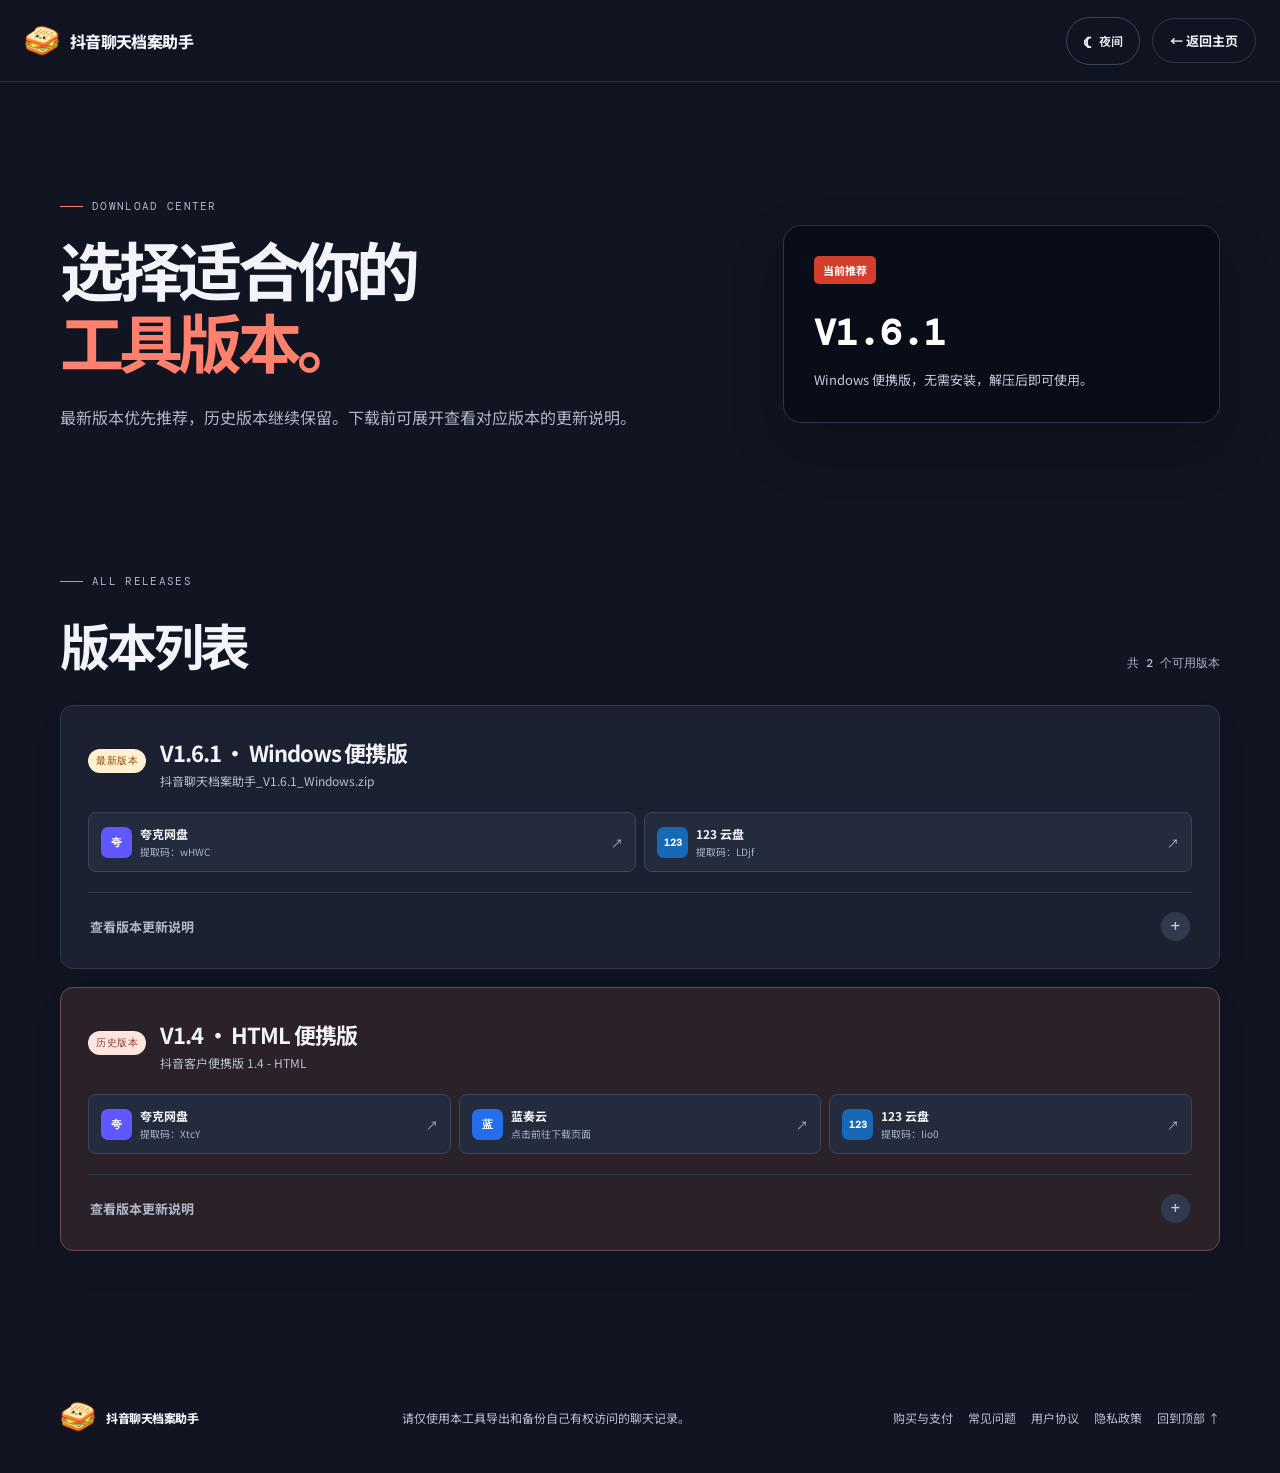
==== download/index.html @ 12040dae "Refine site pages and add legal links" ====
<!doctype html>
<html lang="zh-CN" data-theme="dark">
<head>
  <meta charset="UTF-8" />
  <meta name="viewport" content="width=device-width, initial-scale=1.0" />
  <meta name="description" content="抖音聊天档案助手最新版本与历史版本下载。" />
  <title>版本下载 · 抖音聊天档案助手</title>
  <link rel="icon" type="image/png" href="../images/site-icon.png" />
  <link rel="apple-touch-icon" href="../images/site-icon.png" />
  <link rel="preconnect" href="https://fonts.googleapis.com" />
  <link rel="preconnect" href="https://fonts.gstatic.com" crossorigin />
  <link href="https://fonts.googleapis.com/css2?family=DM+Mono:wght@400;500&family=Noto+Sans+SC:wght@400;500;600;700;800&display=swap" rel="stylesheet" />
  <link rel="stylesheet" href="../style.css" />
  <link rel="stylesheet" href="download.css" />
</head>
<body class="subpage download-page" id="top">
  <header class="site-header subpage-header">
    <a class="brand" href="../" aria-label="返回主页"><img class="brand-logo" src="../images/site-icon.png" alt="" /><span>抖音聊天档案助手</span></a>
    <button class="theme-toggle" type="button" aria-label="切换至白天模式" aria-pressed="true"><span class="theme-icon" aria-hidden="true">☾</span><span class="theme-text">夜间</span></button>
    <a class="subpage-home-link" href="../">← 返回主页</a>
  </header>
  <main>
    <section class="download-hero section-shell">
      <div class="reveal"><p class="eyebrow"><span></span> DOWNLOAD CENTER</p><h1>选择适合你的<br /><em>工具版本。</em></h1><p>最新版本优先推荐，历史版本继续保留。下载前可展开查看对应版本的更新说明。</p></div>
      <aside class="download-tip reveal"><span>当前推荐</span><strong>V1.6.1</strong><p>Windows 便携版，无需安装，解压后即可使用。</p></aside>
    </section>
    <section class="version-center section-shell" aria-labelledby="version-title">
      <div class="version-center-heading reveal"><div><p class="eyebrow"><span></span> ALL RELEASES</p><h2 id="version-title">版本列表</h2></div><p>共 2 个可用版本</p></div>
      <div class="version-list" aria-label="下载版本列表">
        <article class="version-card version-current reveal">
          <div class="version-heading"><span class="version-badge">最新版本</span><div><h3>V1.6.1 · Windows 便携版</h3><p>抖音聊天档案助手_V1.6.1_Windows.zip</p></div></div>
          <div class="download-links">
            <a href="https://pan.quark.cn/s/77ec1365f3c1" target="_blank" rel="noopener noreferrer"><span class="drive-icon quark-icon">夸</span><span><b>夸克网盘</b><small>提取码：wHWC</small></span><i>↗</i></a>
            <a href="https://1838837775.share.123pan.cn/123pan/ZuNGTd-hJW2?pwd=LDjf#" target="_blank" rel="noopener noreferrer"><span class="drive-icon pan123-icon">123</span><span><b>123 云盘</b><small>提取码：LDjf</small></span><i>↗</i></a>
          </div>
          <details class="release-notes"><summary><span>查看版本更新说明</span><i aria-hidden="true">+</i></summary><div><ul><li>升级聊天记录采集与本地归档流程。</li><li>优化聊天查看、搜索和媒体补全体验。</li><li>完成 55 项后端与 22 项前端回归测试。</li></ul></div></details>
        </article>
        <article class="version-card version-archive reveal">
          <div class="version-heading"><span class="version-badge archive-badge">历史版本</span><div><h3>V1.4 · HTML 便携版</h3><p>抖音客户便携版 1.4 - HTML</p></div></div>
          <div class="download-links">
            <a href="https://pan.quark.cn/s/0d538628d26a?pwd=XtcY" target="_blank" rel="noopener noreferrer"><span class="drive-icon quark-icon">夸</span><span><b>夸克网盘</b><small>提取码：XtcY</small></span><i>↗</i></a>
            <a href="https://wwbmj.lanzouu.com/iQRvb432u0qb" target="_blank" rel="noopener noreferrer"><span class="drive-icon lanzou-icon">蓝</span><span><b>蓝奏云</b><small>点击前往下载页面</small></span><i>↗</i></a>
            <a href="https://1838837775.share.123pan.cn/123pan/ZuNGTd-Gffn?pwd=Iio0" target="_blank" rel="noopener noreferrer"><span class="drive-icon pan123-icon">123</span><span><b>123 云盘</b><small>提取码：Iio0</small></span><i>↗</i></a>
          </div>
          <details class="release-notes"><summary><span>查看版本更新说明</span><i aria-hidden="true">+</i></summary><div><ul><li>提供 HTML 便携版的基础采集与导出能力。</li><li>保留此版本，便于旧环境兼容或回退使用。</li><li>建议新用户优先下载最新版本。</li></ul></div></details>
        </article>
      </div>
    </section>
  </main>
  <footer class="site-footer section-shell"><a class="brand" href="../"><img class="brand-logo" src="../images/site-icon.png" alt="" /><span>抖音聊天档案助手</span></a><p>请仅使用本工具导出和备份自己有权访问的聊天记录。</p><div class="footer-actions"><a href="../payment/">购买与支付</a><a href="../faq/">常见问题</a><a href="../用户协议.html">用户协议</a><a href="../隐私政策.html">隐私政策</a><a href="#top">回到顶部 ↑</a></div></footer>
  <script src="../script.js"></script>
</body>
</html>
---- style.css ----
:root { --ink:#1b2030; --muted:#667085; --paper:#f8f7f4; --line:#e4e5e9; --coral:#ff6149; --blue:#2558e8; --navy:#16213c; --lime:#d8f776; }
* { box-sizing:border-box; }
html { scroll-behavior:smooth; }
body { margin:0; padding-top:82px; background:var(--paper); color:var(--ink); font-family:"Noto Sans SC",sans-serif; }
a { color:inherit; text-decoration:none; }
.section-shell { width:min(1160px, calc(100% - 48px)); margin:0 auto; }
.site-header { position:fixed; z-index:100; inset:0 0 auto; height:82px; width:100%; padding:0 max(24px, calc((100vw - 1240px)/2)); display:flex; align-items:center; justify-content:space-between; background:#f8f7f4e8; border-bottom:1px solid #e4e5e999; backdrop-filter:blur(15px); }
.brand { display:inline-flex; gap:10px; align-items:center; font-weight:800; letter-spacing:-.04em; }
.brand-mark { background:var(--coral); width:29px; height:29px; display:grid; place-items:center; border-radius:50% 50% 50% 7px; color:#fff; font-family:"DM Mono",monospace; font-size:14px; }
.brand-logo { width:36px; height:36px; object-fit:contain; }
.theme-toggle { margin-left:auto; margin-right:18px; display:inline-flex; align-items:center; gap:7px; padding:8px 11px; border:1px solid var(--line); border-radius:999px; background:transparent; color:var(--ink); font:600 12px "Noto Sans SC",sans-serif; cursor:pointer; transition:background .2s,color .2s,border-color .2s; }.theme-toggle:hover { background:#ffffff14; }.theme-icon { font-size:17px; line-height:1; }
.site-nav { display:flex; align-items:center; gap:30px; font-size:14px; font-weight:600; }
.site-nav a:not(.nav-download) { color:#535969; }
.nav-download { background:var(--ink); color:#fff; border-radius:999px; padding:11px 17px; }
.menu-button { display:none; border:0; background:transparent; width:40px; padding:8px; }
.menu-button span { display:block; height:2px; background:var(--ink); margin:5px 0; }
.hero { display:grid; grid-template-columns:1fr .96fr; gap:64px; align-items:center; padding:88px 0 105px; min-height:650px; }
.eyebrow { display:flex; gap:9px; align-items:center; margin:0 0 20px; color:#73798b; font-family:"DM Mono",monospace; font-size:11px; letter-spacing:.12em; }
.eyebrow span { display:block; width:23px; height:1px; background:var(--coral); }
h1,h2,h3,p { margin-top:0; }
h1 { font-size:clamp(43px,5vw,70px); letter-spacing:-.075em; line-height:1.12; margin-bottom:26px; }
h1 em { color:var(--coral); font-style:normal; }
.hero-text { color:var(--muted); max-width:450px; font-size:16px; line-height:1.9; }
.hero-actions { display:flex; gap:13px; margin-top:30px; }
.button { display:inline-flex; align-items:center; gap:18px; padding:14px 18px; border-radius:7px; font-size:14px; font-weight:700; transition:transform .2s, box-shadow .2s; }
.button:hover { transform:translateY(-2px); }
.button-primary { color:#fff; background:var(--coral); box-shadow:0 10px 20px #ff614944; }
.button-quiet { border:1px solid var(--line); color:var(--ink); }
.notice { margin:20px 0 0; color:#8b91a0; font-size:12px; }
.hero-art { height:422px; position:relative; overflow:visible; }
.art-grid { position:absolute; inset:18px 0 0 22px; border-radius:22px; background:linear-gradient(90deg, transparent 49%,#d9deed 50%,transparent 51%) 0 0/40px 40px,linear-gradient(0deg, transparent 49%,#d9deed 50%,transparent 51%) 0 0/40px 40px,#edf0fa; transform:rotate(-3deg); }
.dashboard-preview { position:absolute; right:20px; top:56px; width:78%; height:278px; border:8px solid white; border-radius:15px; background:#f7f8fd; display:flex; overflow:hidden; box-shadow:0 24px 55px #243b7a3a; transform:rotate(3deg); }
.preview-sidebar { width:54px; background:#212a43; padding:27px 17px; display:flex; gap:19px; flex-direction:column; }
.preview-sidebar span { display:block; width:18px; height:18px; background:#65708b; border-radius:5px; }.preview-sidebar span:first-child { background:var(--coral); }
.preview-main { padding:24px 22px; flex:1; }.preview-head { display:flex; justify-content:space-between; border-bottom:1px solid #e4e8f3; padding-bottom:17px; font-size:12px; }.preview-head span { color:#9298a8; font-size:10px; }
.message-row { width:max-content; max-width:80%; margin:14px 0; padding:9px 11px; font-size:10px; border-radius:8px; background:#fff; box-shadow:0 2px 8px #25335b0c; }.message-row.outgoing { margin-left:auto; background:#dcf5aa; }.message-row.short { color:#8a909f; }
.chat-card { position:absolute; z-index:3; display:flex; align-items:center; gap:9px; padding:11px 12px; background:#fff; border-radius:11px; box-shadow:0 14px 28px #1f2e5f23; font-size:10px; }.chat-card b { display:block; font-size:11px; }.chat-card small { display:block; margin-top:2px; color:#8d93a1; }.chat-card i { font-style:normal; margin-left:7px; color:var(--coral); }.avatar { width:28px; height:28px; border-radius:50%; }.avatar-pink { background:linear-gradient(135deg,#f4b0b9,#e36077); }.avatar-blue { background:linear-gradient(135deg,#a5e0f2,#4c7cd7); }.card-one { top:20px; right:0; }.card-two { bottom:25px; left:15px; }
.trust-strip { background:var(--navy); color:#fff; min-height:130px; display:grid; grid-template-columns:repeat(4,1fr); gap:25px; align-items:center; padding:26px max(24px, calc((100vw - 1160px)/2)); }.trust-strip div { border-left:1px solid #ffffff2e; padding-left:19px; }.trust-strip b,.trust-strip span { display:block; }.trust-strip b { font-size:22px; letter-spacing:-.05em; }.trust-strip span { color:#bac2d4; margin-top:6px; font-size:12px; }
.feature-section { display:grid; grid-template-columns:.76fr 1.24fr; gap:70px; padding:130px 0; }.section-heading h2,.workflow-intro h2,.download-wrap h2 { font-size:clamp(34px,4vw,53px); letter-spacing:-.07em; line-height:1.15; margin-bottom:21px; }.section-heading>p:last-child { color:var(--muted); font-size:15px; line-height:1.8; max-width:280px; }.feature-grid { display:grid; grid-template-columns:1fr 1fr; gap:14px; }.feature-card { min-height:255px; padding:25px; background:#fff; border:1px solid #eaebef; border-radius:13px; position:relative; overflow:hidden; }.feature-card h3 { font-size:19px; letter-spacing:-.05em; margin:35px 0 10px; }.feature-card p:not(.feature-number) { color:var(--muted); font-size:13px; line-height:1.75; }.feature-large { background:#fff1ec; }.feature-wide { grid-column:span 2; min-height:180px; display:flex; justify-content:space-between; align-items:center; background:#edf2ff; }.feature-wide h3 { margin:16px 0 8px; }.feature-number { font:11px "DM Mono",monospace; color:#9298a5; letter-spacing:.1em; }.feature-icon { width:42px; height:42px; display:grid; place-items:center; border-radius:10px; font-size:23px; }.icon-message { background:#ffd0c6; color:#d44633; }.icon-media { background:#dff6cb; color:#568a3e; }.icon-search { background:#d6e2ff; color:#2857c2; }.mini-bars { display:flex; align-items:end; gap:5px; position:absolute; right:25px; bottom:0; height:76px; }.mini-bars span { width:10px; background:var(--coral); border-radius:4px 4px 0 0; opacity:.7; }.mini-bars span:nth-child(1){height:26px}.mini-bars span:nth-child(2){height:44px}.mini-bars span:nth-child(3){height:34px}.mini-bars span:nth-child(4){height:65px}.mini-bars span:nth-child(5){height:52px}.export-tags { display:flex; flex-wrap:wrap; max-width:210px; gap:8px; }.export-tags span { background:#fff; border:1px solid #dce4ff; color:#4264aa; font:11px "DM Mono",monospace; padding:9px 10px; border-radius:6px; }
.workflow-section { background:#e6f0dc; padding:105px 0; }.workflow-section>.section-shell { display:grid; grid-template-columns:.8fr 1.2fr; gap:80px; }.steps { list-style:none; padding:0; margin:0; }.steps li { display:grid; grid-template-columns:65px 1fr; padding:22px 0; border-top:1px solid #b9ccb0; }.steps li:last-child { border-bottom:1px solid #b9ccb0; }.steps span { font:14px "DM Mono",monospace; color:#637663; }.steps h3 { font-size:18px; margin:0 0 6px; letter-spacing:-.04em; }.steps p { color:#58705c; font-size:13px; margin:0; }
.screen-section { padding:125px 0; }.section-heading.compact { display:flex; align-items:baseline; justify-content:space-between; }.screen-grid { display:grid; grid-template-columns:1fr 1fr; gap:22px; }.screen-card { margin:24px 0 0; border:1px solid var(--line); border-radius:13px; overflow:hidden; background:#fff; }.screen-card img { display:block; width:100%; aspect-ratio:1.68; object-fit:cover; object-position:top; }.screen-card figcaption { padding:17px 18px; display:flex; justify-content:space-between; align-items:baseline; }.screen-card figcaption span { font-weight:700; }.screen-card figcaption small { font-size:12px; color:#818796; }
.download-section { background:var(--coral); color:#fff; padding:78px 0; }.download-wrap { display:grid; grid-template-columns:.8fr 1.2fr; align-items:start; gap:60px; }.light { color:#ffe7df; }.light span { background:#fff; }.download-wrap h2 { margin-bottom:13px; }.download-intro>p:last-child { color:#ffe7df; font-size:14px; line-height:1.8; margin:0; }.version-list { display:grid; gap:13px; }.version-card { border-radius:13px; background:#fff; color:var(--ink); padding:20px; box-shadow:0 13px 25px #8f251a2d; }.version-heading { display:flex; gap:14px; align-items:flex-start; }.version-card h3 { margin:3px 0 4px; font-size:19px; letter-spacing:-.05em; }.version-card p { margin:0; color:#747c8a; font-size:12px; }.version-badge { display:inline-block; flex:none; border-radius:999px; padding:5px 8px; background:#fff0d2; color:#b26500; font:10px "DM Mono",monospace; letter-spacing:.05em; }.download-links { display:grid; grid-template-columns:repeat(3,1fr); gap:8px; margin-top:18px; }.version-current .download-links { grid-template-columns:repeat(2,1fr); }.download-links a { display:grid; grid-template-columns:32px 1fr 12px; align-items:center; gap:7px; min-width:0; padding:10px 8px; border:1px solid #e7e8ed; border-radius:8px; transition:border-color .2s,transform .2s; }.download-links a:hover { border-color:#ff907d; transform:translateY(-2px); }.download-links img,.drive-icon { width:31px; height:31px; border-radius:7px; object-fit:cover; object-position:left; }.drive-icon { display:grid; place-items:center; color:#fff; font:700 11px "DM Mono",monospace; }.lanzou-icon { background:#246ee9; }.pan123-icon { background:#2c9ceb; font-size:10px; }.download-links b,.download-links small { display:block; white-space:nowrap; overflow:hidden; text-overflow:ellipsis; }.download-links b { font-size:12px; }.download-links small { color:#858c99; font-size:10px; margin-top:2px; }.download-links i { font-style:normal; color:#8b91a0; font-size:12px; }.version-archive { background:#fff6f3; border:1px dashed #ffb6a8; box-shadow:none; }.archive-badge { background:#ffe5df; color:#b05341; }
.site-footer { min-height:112px; display:flex; align-items:center; justify-content:space-between; gap:20px; color:#777e8d; font-size:12px; }.site-footer>.brand { color:var(--ink); }.site-footer>a:last-child { color:#53596a; }
.footer-contact { text-align:center; }.footer-contact p { margin:0 0 7px; }.footer-contact address { font-style:normal; color:#838a99; }.footer-contact address b { color:var(--ink); }.footer-contact address a { color:var(--coral); }
.reveal { opacity:0; transform:translateY(18px); transition:opacity .6s ease,transform .6s ease; }.reveal.visible { opacity:1; transform:none; }

/* Four equally weighted cards keep the capability section as a clean 2 × 2 grid. */
.feature-wide { grid-column:auto; min-height:255px; flex-direction:column; justify-content:space-between; align-items:flex-start; }

/* Contrast-safe pricing and responsive navigation. */
.price-card.featured { background:#fff8f5; border-color:#f2b6aa; }.price-card.featured .price-label { color:#a64c3e; }.price-card.featured strong { color:#b73f2f; }.price-card.featured p { color:#855d57; }
html[data-theme="dark"] .price-card.featured { background:#30242b; border-color:#75505a; }.price-card.featured,html[data-theme="dark"] .price-card.featured { box-shadow:none; }
html[data-theme="dark"] .price-card.featured .price-label { color:#f0b7ad; } html[data-theme="dark"] .price-card.featured strong { color:#ff8d79; } html[data-theme="dark"] .price-card.featured p { color:#d9bbb6; }
.site-header .brand { flex:0 0 auto; min-width:0; }.site-nav { flex:0 1 auto; white-space:nowrap; }.site-nav a { position:relative; transition:color .2s,background .2s; }.site-nav a:not(.nav-download).active { color:var(--coral); }.site-nav a:not(.nav-download)::after { content:""; position:absolute; left:50%; bottom:-10px; width:4px; height:4px; border-radius:50%; background:var(--coral); transform:translateX(-50%) scale(0); transition:transform .2s; }.site-nav a:not(.nav-download).active::after { transform:translateX(-50%) scale(1); }.site-nav .nav-download.active { background:var(--coral); color:#fff; box-shadow:0 7px 15px #ff61494a; }
html[data-theme="dark"] .site-nav a:not(.nav-download).active { color:#ff9988; } html[data-theme="dark"] .site-nav .nav-download.active { background:var(--coral); color:#fff; }
@media (min-width:801px) and (max-width:1150px) { .site-header { padding:0 20px; }.site-header .brand>span:last-child { display:none; }.theme-toggle { margin-right:11px; }.site-nav { gap:16px; font-size:13px; }.nav-download { padding:10px 14px; } }

/* Purchase layout and theme refinements. */
.site-nav { gap:24px; }.pricing-panel { display:grid; gap:14px; }.pricing-panel>.go-pay { margin-top:0; max-width:100%; background:var(--coral); box-shadow:0 10px 22px #ff614940; text-align:center; }.price-card { min-height:210px; }.download-links a { background:#fff; }.payment-grid figcaption { color:#1b2030; }
html[data-theme="dark"] .site-nav { background:#171d2b; border-color:#344057; box-shadow:0 18px 40px #05081166; }
html[data-theme="dark"] .download-links a { background:#232b3d; border-color:#3a465f; color:#f2f4fa; }
html[data-theme="dark"] .download-links small { color:#abb4c5; }
html[data-theme="dark"] .export-tags span { background:#202a42; border-color:#415071; color:#c7d7ff; }
html[data-theme="dark"] .screen-card figcaption { background:#1b2130; }
html[data-theme="dark"] .site-footer>.brand,html[data-theme="dark"] .footer-contact address b { color:#f2f4fa; }
html[data-theme="dark"] .payment-grid figcaption { color:#1b2030; }
html[data-theme="dark"] .payment-note { color:#aeb6c7; }

.pricing-section { display:grid; grid-template-columns:.78fr 1.22fr; gap:68px; padding:118px 0; align-items:center; }
.pricing-intro h2 { margin:0 0 18px; font-size:clamp(34px,4vw,53px); letter-spacing:-.07em; line-height:1.15; }.pricing-intro>p:last-child { max-width:340px; color:var(--muted); font-size:14px; line-height:1.85; }
.pricing-cards { display:grid; grid-template-columns:1fr 1fr; gap:14px; }.price-card { min-height:250px; padding:27px; display:flex; flex-direction:column; align-items:flex-start; border:1px solid var(--line); border-radius:14px; background:#fff; }.price-card.featured { border-color:#ffad9e; background:#fff1ec; }.price-label { color:#747b8c; font-size:13px; }.price-card strong { margin:18px 0 7px; color:var(--ink); font:700 46px "DM Mono",monospace; letter-spacing:-.08em; }.price-card p { margin:0; color:var(--muted); font-size:12px; }.go-pay { margin-top:auto; width:100%; border:0; border-radius:8px; padding:12px; background:var(--ink); color:#fff; font:700 14px "Noto Sans SC",sans-serif; cursor:pointer; transition:transform .2s,opacity .2s; }.featured .go-pay { background:var(--coral); }.go-pay:hover { transform:translateY(-2px); opacity:.92; }

.purchase-dialog { width:min(760px, calc(100% - 32px)); padding:28px; border:1px solid #e4e5e9; border-radius:18px; background:#f8f7f4; color:var(--ink); box-shadow:0 28px 100px #070b17a6; }.purchase-dialog::backdrop { background:#070b17b8; backdrop-filter:blur(5px); }.purchase-dialog-header { display:flex; justify-content:space-between; align-items:flex-start; }.purchase-dialog h2 { margin:0; font-size:30px; letter-spacing:-.06em; }.purchase-dialog .eyebrow { margin-bottom:8px; }.checkout-summary { display:flex; align-items:center; justify-content:space-between; margin:20px 0 12px; padding:15px 17px; border-radius:10px; background:#fff0eb; }.checkout-plan { color:#ba5a49; font-size:13px; font-weight:700; }.checkout-price { color:var(--coral); font:700 25px "DM Mono",monospace; }.purchase-description { margin:0 0 21px; color:var(--muted); font-size:13px; line-height:1.75; }.payment-steps { display:grid; gap:8px; margin:20px 0 12px; padding:0; list-style:none; counter-reset:payment; color:var(--muted); font-size:12px; line-height:1.7; }.payment-steps li { counter-increment:payment; }.payment-steps li::before { content:counter(payment); display:inline-grid; place-items:center; width:18px; height:18px; margin-right:7px; border-radius:50%; background:#fed8d0; color:#bd5a47; font:10px "DM Mono",monospace; }.payment-note { margin:0; color:#949ba8; font-size:11px; }

html[data-theme="dark"] .price-card { background:#1b2130; border-color:#30394d; }.price-card.featured,html[data-theme="dark"] .price-card.featured { background:#322229; border-color:#754450; }.price-card.featured .go-pay { background:var(--coral); } html[data-theme="dark"] .purchase-dialog { background:#1b2130; border-color:#30394d; } html[data-theme="dark"] .checkout-summary { background:#39252a; } html[data-theme="dark"] .payment-steps li::before { background:#59323a; color:#ffc0b4; }

@media (max-width:800px) { .pricing-section { grid-template-columns:1fr; gap:32px; padding:78px 0; }.pricing-cards { grid-template-columns:1fr; }.price-card { min-height:205px; }.purchase-dialog { padding:20px; } }

/* Final palette overrides must follow the legacy pricing rules above. */
.price-card.featured { background:#fff8f5; border-color:#f2b6aa; }.price-card.featured .price-label { color:#a64c3e; }.price-card.featured strong { color:#b73f2f; }.price-card.featured p { color:#855d57; }
html[data-theme="dark"] .price-card.featured { background:#30242b; border-color:#75505a; }.price-card.featured,html[data-theme="dark"] .price-card.featured { box-shadow:none; } html[data-theme="dark"] .price-card.featured .price-label { color:#f0b7ad; } html[data-theme="dark"] .price-card.featured strong { color:#ff8d79; } html[data-theme="dark"] .price-card.featured p { color:#d9bbb6; }

/* Desktop header: the control and navigation are two matching rounded capsules. */
@media (min-width:801px) {
  .site-header { display:grid; grid-template-columns:auto auto minmax(0, 1fr); gap:12px; }
  .site-header .brand { min-width:36px; }
  .theme-toggle { margin:0; flex:0 0 auto; min-height:48px; padding:0 16px; border-radius:999px; }
  .site-nav { margin-left:auto; padding:6px 10px; gap:22px; border:1px solid var(--line); border-radius:999px; background:#ffffff; box-shadow:0 8px 24px #1720330d; }
  html[data-theme="dark"] .site-nav { background:#171d2b; border-color:#303b52; box-shadow:none; }
}
@media (min-width:801px) and (max-width:1150px) {
  .site-header { gap:10px; }
  .site-nav { gap:13px; padding:6px 8px; }
  .theme-toggle { padding:0 13px; }
}

.footer-actions { display:flex; align-items:center; gap:15px; }
.support-button { border:1px solid #ffb7a9; background:#fff3ef; color:#d55441; border-radius:999px; padding:8px 11px; font:600 12px "Noto Sans SC",sans-serif; cursor:pointer; }
.support-button:hover { background:#ffe2db; }
.support-dialog { width:min(760px, calc(100% - 32px)); padding:28px; border:1px solid #e4e5e9; border-radius:18px; background:#f8f7f4; color:var(--ink); box-shadow:0 28px 100px #070b17a6; }
.support-dialog::backdrop { background:#070b17b8; backdrop-filter:blur(5px); }
.support-dialog-header { display:flex; justify-content:space-between; align-items:flex-start; }
.support-dialog h2 { margin:0; font-size:30px; letter-spacing:-.06em; }
.support-dialog .eyebrow { margin-bottom:8px; }
.dialog-close { border:0; width:36px; height:36px; border-radius:50%; background:#e9e9ec; color:#313747; font-size:25px; line-height:1; cursor:pointer; }
.support-description { margin:13px 0 22px; color:var(--muted); font-size:13px; }
.payment-grid { display:grid; grid-template-columns:1fr 1fr; gap:16px; }
.payment-grid figure { margin:0; overflow:hidden; border:1px solid var(--line); border-radius:12px; background:#fff; }
.payment-grid img { width:100%; display:block; aspect-ratio:.75; object-fit:cover; object-position:top; }
.payment-grid figcaption { padding:12px 14px; }
.payment-grid b,.payment-grid span { display:block; }.payment-grid b { font-size:14px; }.payment-grid span { margin-top:3px; font-size:11px; color:#7c8492; }
html[data-theme="dark"] .support-button { background:#39252a; border-color:#754450; color:#ffb9ad; }
html[data-theme="dark"] .support-dialog { background:#1b2130; border-color:#30394d; }
html[data-theme="dark"] .dialog-close { background:#30394d; color:#f2f4fa; }
html[data-theme="dark"] .payment-grid figure { background:#fff; }

@media (max-width:800px) {
  .footer-actions { width:100%; justify-content:space-between; }
  .support-dialog { padding:20px; }
  .payment-grid { grid-template-columns:1fr; }
}

@media (min-width:801px) {
  html[data-theme="light"] .site-nav .nav-download.active {
    background:#fff0eb;
    color:#bc4d3b;
    box-shadow:inset 0 0 0 1px #ffc2b6;
  }
}

html[data-theme="dark"] { --ink:#f2f4fa; --muted:#aeb6c7; --paper:#111522; --line:#30384b; --navy:#090d17; }
html[data-theme="dark"] .site-header { background:#111522e8; border-color:#283043; }
html[data-theme="dark"] .site-nav a:not(.nav-download),html[data-theme="dark"] .site-footer,html[data-theme="dark"] .site-footer>a:last-child { color:#b9c1d1; }
html[data-theme="dark"] .nav-download { background:#f2f4fa; color:#171b27; }
html[data-theme="dark"] .menu-button span { background:#f2f4fa; }
html[data-theme="dark"] .theme-toggle { color:#f2f4fa; border-color:#3b455a; }
html[data-theme="dark"] .art-grid { background:linear-gradient(90deg, transparent 49%,#475069 50%,transparent 51%) 0 0/40px 40px,linear-gradient(0deg, transparent 49%,#475069 50%,transparent 51%) 0 0/40px 40px,#242c42; }
html[data-theme="dark"] .feature-card,html[data-theme="dark"] .screen-card,html[data-theme="dark"] .version-card { background:#1b2130; border-color:#30394d; }
html[data-theme="dark"] .feature-large { background:#322229; } html[data-theme="dark"] .feature-wide { background:#202b45; }
html[data-theme="dark"] .feature-card p:not(.feature-number),html[data-theme="dark"] .section-heading>p:last-child,html[data-theme="dark"] .screen-card figcaption small { color:#aeb6c7; }
html[data-theme="dark"] .workflow-section { background:#1f332d; } html[data-theme="dark"] .steps li { border-color:#466358; } html[data-theme="dark"] .steps p { color:#adc9ba; } html[data-theme="dark"] .steps span { color:#a9c2ad; }
html[data-theme="dark"] .button-quiet { border-color:#3a4356; } html[data-theme="dark"] .preview-main { background:#e9edf7; color:#1b2030; }
html[data-theme="dark"] .version-archive { background:#2b2229; border-color:#704a51; } html[data-theme="dark"] .archive-note { color:#dfa99d; } html[data-theme="dark"] .footer-contact address { color:#aeb6c7; }
@media (max-width:800px) { body { padding-top:70px; }.section-shell { width:min(100% - 36px, 580px); }.site-header { height:70px; padding:0 18px; }.site-nav { display:none; position:absolute; z-index:10; left:18px; right:18px; top:62px; padding:18px; background:#fff; border:1px solid var(--line); border-radius:10px; flex-direction:column; align-items:stretch; gap:14px; box-shadow:0 18px 40px #15192917; }.site-nav.open { display:flex; }.menu-button { display:block; }.hero { grid-template-columns:1fr; padding:58px 0 65px; gap:38px; min-height:0; }.hero-art { height:315px; }.dashboard-preview { height:215px; right:8px; }.card-one { right:0; }.trust-strip { grid-template-columns:1fr 1fr; padding:28px 24px; gap:26px 12px; }.feature-section,.workflow-section>.section-shell { grid-template-columns:1fr; gap:42px; padding:78px 0; }.feature-grid,.screen-grid { grid-template-columns:1fr; }.feature-wide { grid-column:span 1; }.feature-wide { flex-direction:column; align-items:flex-start; }.workflow-section { padding:0; }.screen-section { padding:78px 0; }.section-heading.compact { display:block; }.download-wrap { grid-template-columns:1fr; gap:30px; }.download-links,.version-current .download-links { grid-template-columns:1fr; }.download-links a { grid-template-columns:34px 1fr 16px; }.site-footer { padding:28px 0; flex-direction:column; align-items:flex-start; }.footer-contact { text-align:left; }.site-footer p { margin:0; line-height:1.7; } }
@media (max-width:430px) { h1 { font-size:42px; }.hero-actions { flex-direction:column; align-items:flex-start; }.feature-card { min-height:230px; }.export-tags { margin-top:12px; }.quark-link { padding:13px; } }

/* Single sliding capsule marks the active navigation item without changing text color. */
@media (min-width:801px) {
  .site-nav { position:relative; isolation:isolate; padding:7px 22px; gap:16px; overflow:hidden; }
  .site-nav a { z-index:1; padding:10px 11px; border-radius:999px; color:#535969; }
  .site-nav a:not(.nav-download), .site-nav a.nav-download { background:transparent; box-shadow:none; }
  .site-nav a:not(.nav-download).active, .site-nav .nav-download.active { color:#1b2030; background:transparent; box-shadow:none; }
  .site-nav a:not(.nav-download)::after { display:none; }
  .nav-indicator { position:absolute; z-index:0; top:7px; bottom:7px; left:0; border-radius:999px; background:#e8ebf1; opacity:0; pointer-events:none; transition:transform .28s ease,width .28s ease,opacity .16s ease; }
  .nav-indicator.ready { opacity:1; }
  html[data-theme="dark"] .site-nav a, html[data-theme="dark"] .site-nav a:not(.nav-download).active, html[data-theme="dark"] .site-nav .nav-download.active { color:#c6cedd; }
  html[data-theme="dark"] .nav-indicator { background:#303a50; }
}
@media (min-width:801px) and (max-width:1150px) {
  .site-nav { padding-left:22px; padding-right:22px; gap:9px; }
  .site-nav a { padding-left:9px; padding-right:9px; }
}

@media (min-width:801px) { .site-nav a { min-height:44px; display:inline-flex; align-items:center; justify-content:center; } }

@media (max-width:800px) {
  .site-nav { left:auto; right:16px; width:140px; max-width:calc(100vw - 32px); min-width:0; padding:16px; }
  .site-nav .nav-indicator { display:none; }
  .site-nav a, .site-nav .nav-download { position:relative; padding:12px 14px; border:0; border-radius:0; background:transparent; color:var(--ink); box-shadow:none; }
  .site-nav a.active, .site-nav .nav-download.active { background:transparent; color:var(--coral); box-shadow:none; }
  .site-nav a.active::after, .site-nav .nav-download.active::after { content:""; position:absolute; left:3px; top:50%; width:6px; height:6px; border-radius:50%; background:var(--coral); transform:translateY(-50%); }
  html[data-theme="dark"] .site-nav a, html[data-theme="dark"] .site-nav .nav-download { background:transparent; color:#c6cedd; }
  html[data-theme="dark"] .site-nav a.active, html[data-theme="dark"] .site-nav .nav-download.active { background:transparent; color:#ff9988; }
}

@media (max-width:800px) {
  .site-nav { display:flex; opacity:0; visibility:hidden; pointer-events:none; transform:translateY(-10px) scale(.9); transform-origin:top right; transition:opacity .2s ease, transform .26s cubic-bezier(.2,.8,.2,1), visibility 0s linear .26s; }
  .site-nav.open { display:flex; opacity:1; visibility:visible; pointer-events:auto; transform:translateY(0) scale(1); transition:opacity .2s ease, transform .3s cubic-bezier(.2,.8,.2,1), visibility 0s; }
  .site-nav a { opacity:0; transform:translateY(-7px); transition:opacity .22s ease, transform .28s cubic-bezier(.2,.8,.2,1); }
  .site-nav.open a { opacity:1; transform:translateY(0); }
  .site-nav.open a:nth-child(1) { transition-delay:.05s; }.site-nav.open a:nth-child(2) { transition-delay:.09s; }.site-nav.open a:nth-child(3) { transition-delay:.13s; }.site-nav.open a:nth-child(4) { transition-delay:.17s; }.site-nav.open a:nth-child(5) { transition-delay:.21s; }.site-nav.open a:nth-child(6) { transition-delay:.25s; }
}

/* Independent FAQ page entry on the main showcase. */
.faq-entry { margin-bottom:118px; padding:38px 42px; display:grid; grid-template-columns:1fr auto; gap:48px; align-items:center; border:1px solid var(--line); border-radius:18px; background:linear-gradient(135deg,#fff 0%,#fff8f5 100%); overflow:hidden; position:relative; }
.faq-entry::after { content:"?"; position:absolute; right:230px; top:50%; transform:translateY(-54%); color:#ff61490b; font:800 190px/1 "DM Mono",monospace; pointer-events:none; }
.faq-entry h2 { margin:0 0 15px; font-size:clamp(30px,3.5vw,46px); line-height:1.16; letter-spacing:-.065em; }
.faq-entry-copy>p:last-child { margin:0; max-width:590px; color:var(--muted); font-size:14px; line-height:1.85; }
.faq-entry-action { min-width:210px; display:flex; flex-direction:column; align-items:center; gap:13px; position:relative; z-index:1; }
.faq-entry-mark { width:64px; height:64px; display:grid; place-items:center; border-radius:20px; background:var(--navy); color:#fff; font:700 29px "DM Mono",monospace; transform:rotate(5deg); }
.faq-entry-action small { color:var(--muted); font-size:11px; }
html[data-theme="dark"] .faq-entry { background:linear-gradient(135deg,#1b2130 0%,#30242b 100%); border-color:#3b4357; }
html[data-theme="dark"] .faq-entry-mark { background:#f2f4fa; color:#171b27; }
@media (max-width:800px) { .faq-entry { margin-bottom:78px; padding:28px 24px; grid-template-columns:1fr; gap:28px; }.faq-entry::after { right:-15px; top:64%; }.faq-entry-action { align-items:flex-start; }.faq-entry-mark { display:none; } }
/* Visual consistency audit 2026-08-24 */
:root { --coral:#d94732; --coral-fill:#d33f2b; }
html[data-theme="dark"] { --coral:#ff806d; --coral-fill:#d33f2b; }
body,.site-header { transition:background-color .24s ease,color .24s ease,border-color .24s ease; }
button,input,summary,a { -webkit-tap-highlight-color:transparent; }
:where(a,button,input,summary):focus-visible { outline:3px solid color-mix(in srgb,var(--coral) 48%,transparent); outline-offset:3px; }
.theme-toggle:hover { background:#0000000a; }
html[data-theme="dark"] .theme-toggle:hover { background:#ffffff0d; }
.eyebrow { color:#626b80; }
html[data-theme="dark"] .eyebrow { color:#aeb6c7; }
.eyebrow.light,.light { color:#fff; }
.notice { color:var(--muted); }
.chat-card { color:#1b2030; }
.chat-card small { color:#667085; }
.chat-card i { color:#c83f2d; }
.version-card p,.download-links small { color:#667085; }
html[data-theme="dark"] .version-card p { color:#b8c1d1; }
html[data-theme="dark"] .price-label { color:#b8c1d1; }
.button-primary,.go-pay,.download-tip>span,.boundary-card>span,.payment-action .safety-label,.faq-contact-links a,.faq-item[open] summary i,.release-notes[open] summary i,html .payment-contact { background:var(--coral-fill); }
html .payment-contact p:last-child { color:#fff; }
html .payment-contact a { color:#1b2030; }
.checkout-summary strong { color:var(--coral); font:700 25px "DM Mono",monospace; white-space:nowrap; }
.site-footer { color:var(--muted); }
.site-footer>p { margin:0; }
.footer-actions { flex-wrap:wrap; justify-content:flex-end; row-gap:9px; }
.subpage-header,.faq-header { grid-template-columns:auto 1fr auto!important; }
.subpage-header .theme-toggle,.faq-header .theme-toggle { justify-self:end; }
.subpage-home-link,.faq-home-link { min-height:44px; display:inline-flex; align-items:center; justify-content:center; }
.release-notes summary { min-height:48px; }
.faq-filters { overscroll-behavior-inline:contain; }
@media (max-width:800px) {
  .subpage-header,.faq-header { display:grid; grid-template-columns:1fr auto auto!important; gap:8px; }
  .subpage-header .brand>span,.faq-header .brand>span { display:none; }
  .subpage-header .theme-toggle,.faq-header .theme-toggle { min-height:42px; margin:0; }
  .subpage-home-link,.faq-home-link { min-height:42px; padding:10px 12px; font-size:12px; }
  .footer-actions { width:100%; justify-content:flex-start; gap:10px 16px; }
  .checkout-summary { align-items:flex-start; flex-direction:column; gap:6px; }
}
@media (max-width:430px) {
  h1 { font-size:clamp(36px,11vw,42px); }
  .section-shell { width:min(100% - 32px,580px); }
}
@media (prefers-reduced-motion:reduce) {
  html { scroll-behavior:auto; }
  *,*::before,*::after { animation-duration:.01ms!important; animation-iteration-count:1!important; transition-duration:.01ms!important; scroll-behavior:auto!important; }
  .reveal { opacity:1; transform:none; }
}
/* Contrast follow-up 2026-08-24 */
html body .pricing-panel>.go-pay,html body .download-tip>span,html body .boundary-card>span,html body .payment-action .safety-label,html body .payment-action .go-pay,html body .faq-contact-links a,html body .faq-item[open] summary i,html body .release-notes[open] summary i,html body .payment-contact { background:var(--coral-fill); }
html[data-theme="dark"] .eyebrow.light { color:#fff; }
.subpage-home-link,.faq-home-link { color:var(--ink); }
.version-badge { color:#884900; }
.archive-badge { color:#8b3b2e; }
.pan123-icon { background:#1768b5; }
.download-links i,.screen-card figcaption small { color:#667085; }
html[data-theme="dark"] .download-links i,html[data-theme="dark"] .screen-card figcaption small { color:#aeb6c7; }
---- download/download.css ----
.subpage-header{grid-template-columns:auto 1fr auto!important}.subpage-header .theme-toggle{justify-self:end}.subpage-home-link{padding:12px 17px;border:1px solid var(--line);border-radius:999px;font-size:13px;font-weight:700;transition:.2s}.subpage-home-link:hover{transform:translateY(-1px);background:#fff}.download-hero{min-height:470px;padding:90px 0 76px;display:grid;grid-template-columns:1fr .68fr;gap:80px;align-items:center}.download-hero>div>p:last-child{max-width:620px;color:var(--muted);font-size:16px;line-height:1.9}.download-tip{padding:30px;border-radius:18px;background:var(--navy);color:#fff;box-shadow:0 24px 50px #10182d21}.download-tip span{display:inline-block;margin-bottom:25px;padding:6px 9px;border-radius:5px;background:var(--coral);font-size:11px;font-weight:700}.download-tip strong{display:block;margin-bottom:12px;font:700 36px "DM Mono",monospace}.download-tip p{margin:0;color:#c4ccdc;font-size:13px;line-height:1.9}.version-center{padding:22px 0 110px}.version-center-heading{margin-bottom:25px;display:flex;align-items:flex-end;justify-content:space-between;gap:20px}.version-center-heading h2{margin:0;font-size:clamp(34px,4vw,50px);letter-spacing:-.065em}.version-center-heading>p{margin:0 0 8px;color:var(--muted);font:500 12px "DM Mono",monospace}.version-list{gap:18px}.version-card{padding:27px;border:1px solid var(--line);box-shadow:0 16px 38px #141b2a0a}.version-heading{align-items:center}.version-card h3{font-size:22px}.download-links{margin:23px 0 0}.download-links a{padding:12px}.quark-icon{background:#6157ff}.release-notes{margin-top:20px;border-top:1px solid var(--line)}.release-notes summary{padding:18px 2px 0;display:flex;align-items:center;justify-content:space-between;cursor:pointer;list-style:none;color:var(--muted);font-size:13px;font-weight:700}.release-notes summary::-webkit-details-marker{display:none}.release-notes summary i{width:29px;height:29px;display:grid;place-items:center;border-radius:50%;background:#f0f1f4;font:400 18px/1 "DM Mono",monospace;transition:.2s}.release-notes[open] summary i{transform:rotate(45deg);background:var(--coral);color:#fff}.release-notes div{padding:15px 0 1px;color:var(--muted);font-size:13px;line-height:1.85}.release-notes ul{margin:0;padding-left:20px}.version-archive{background:#fff8f6}html[data-theme=dark] .subpage-home-link:hover{background:#242b3c}html[data-theme=dark] .release-notes summary i{background:#30394d;color:#c4ccdc}html[data-theme=dark] .release-notes[open] summary i{background:var(--coral);color:#fff}html[data-theme=dark] .version-archive{background:#2b2229}@media(max-width:800px){.subpage-header{grid-template-columns:1fr auto auto!important;gap:8px}.subpage-header .brand>span{display:none}.subpage-header .theme-toggle{min-height:42px;margin:0}.subpage-home-link{padding:11px 13px;font-size:12px}.download-hero{min-height:0;padding:64px 0 50px;grid-template-columns:1fr;gap:40px}.version-center{padding:20px 0 76px}.version-center-heading{align-items:flex-start}.version-card{padding:20px}.version-heading{align-items:flex-start}.version-card h3{font-size:18px}}
/* Theme-aware recommendation card */
html[data-theme="light"] .download-tip{background:#fff;color:var(--ink);border:1px solid var(--line);box-shadow:0 20px 45px #17203312}
html[data-theme="light"] .download-tip p{color:var(--muted)}
html[data-theme="dark"] .download-tip{background:var(--navy);color:#fff;border:1px solid #2c3549;box-shadow:0 24px 50px #05081152}
html[data-theme="dark"] .download-tip p{color:#c4ccdc}
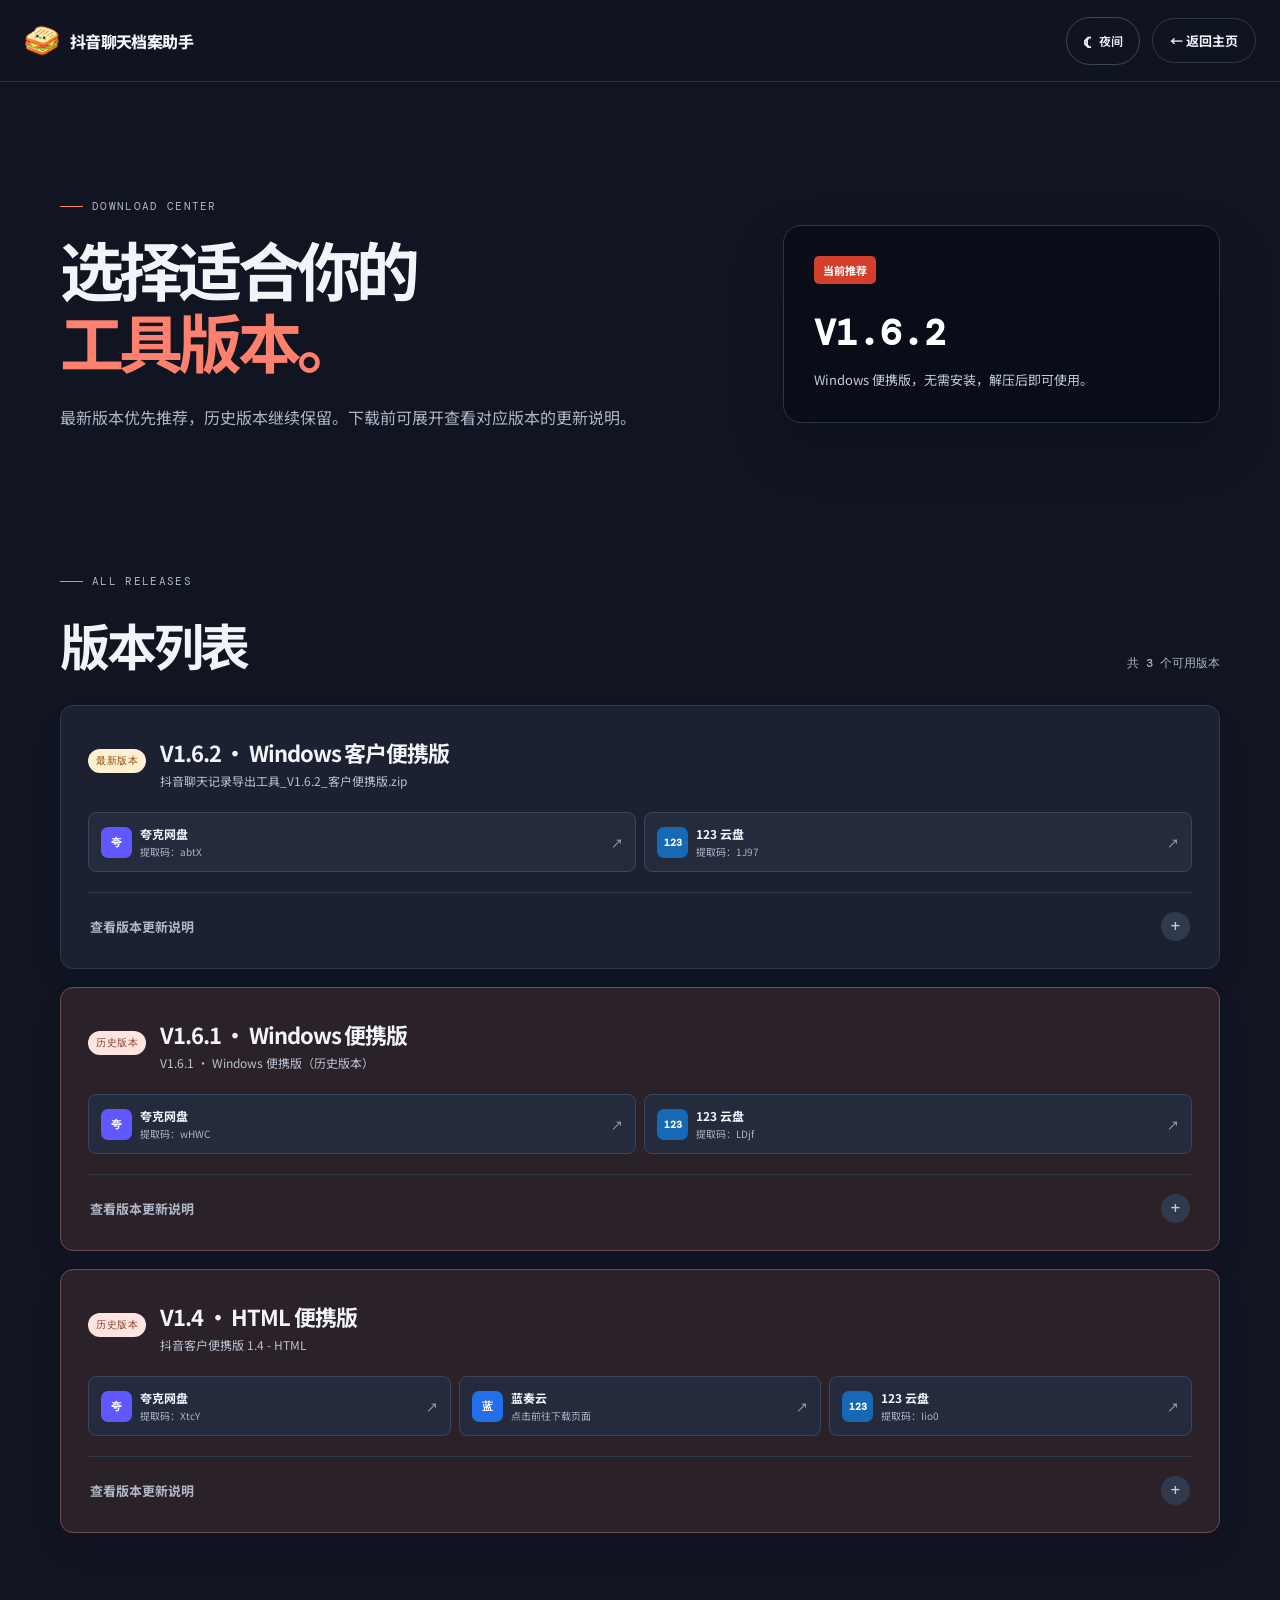
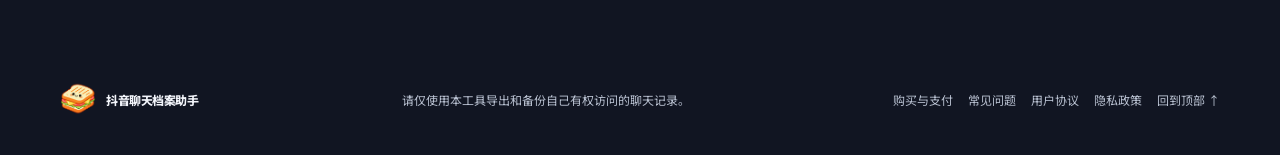
==== commit 7d66ea73: "Add V1.6.2 release downloads" ====
--- a/download/index.html
+++ b/download/index.html
@@ -22,18 +22,26 @@
   <main>
     <section class="download-hero section-shell">
       <div class="reveal"><p class="eyebrow"><span></span> DOWNLOAD CENTER</p><h1>选择适合你的<br /><em>工具版本。</em></h1><p>最新版本优先推荐，历史版本继续保留。下载前可展开查看对应版本的更新说明。</p></div>
-      <aside class="download-tip reveal"><span>当前推荐</span><strong>V1.6.1</strong><p>Windows 便携版，无需安装，解压后即可使用。</p></aside>
+      <aside class="download-tip reveal"><span>当前推荐</span><strong>V1.6.2</strong><p>Windows 便携版，无需安装，解压后即可使用。</p></aside>
     </section>
     <section class="version-center section-shell" aria-labelledby="version-title">
-      <div class="version-center-heading reveal"><div><p class="eyebrow"><span></span> ALL RELEASES</p><h2 id="version-title">版本列表</h2></div><p>共 2 个可用版本</p></div>
+      <div class="version-center-heading reveal"><div><p class="eyebrow"><span></span> ALL RELEASES</p><h2 id="version-title">版本列表</h2></div><p>共 3 个可用版本</p></div>
       <div class="version-list" aria-label="下载版本列表">
         <article class="version-card version-current reveal">
-          <div class="version-heading"><span class="version-badge">最新版本</span><div><h3>V1.6.1 · Windows 便携版</h3><p>抖音聊天档案助手_V1.6.1_Windows.zip</p></div></div>
+          <div class="version-heading"><span class="version-badge">最新版本</span><div><h3>V1.6.2 · Windows 客户便携版</h3><p>抖音聊天记录导出工具_V1.6.2_客户便携版.zip</p></div></div>
+          <div class="download-links">
+            <a href="https://pan.quark.cn/s/4fdc4bea2a13?pwd=abtX" target="_blank" rel="noopener noreferrer"><span class="drive-icon quark-icon">夸</span><span><b>夸克网盘</b><small>提取码：abtX</small></span><i>↗</i></a>
+            <a href="https://1838837775.share.123pan.cn/123pan/ZuNGTd-lffn?pwd=1J97#" target="_blank" rel="noopener noreferrer"><span class="drive-icon pan123-icon">123</span><span><b>123 云盘</b><small>提取码：1J97</small></span><i>↗</i></a>
+          </div>
+          <details class="release-notes"><summary><span>查看版本更新说明</span><i aria-hidden="true">+</i></summary><div><ul><li>HTML 聊天档案改为分片结构，保留完整文件夹即可双击“开始阅读.html”离线查看。</li><li>首次仅加载最新 100 条消息；滚动、跳转和搜索按需读取，长聊天浏览更流畅。</li><li>优化撤回消息显示与采集日志刷新，并新增购买和常见问题入口。</li></ul></div></details>
+        </article>
+        <article class="version-card version-archive version-previous reveal">
+          <div class="version-heading"><span class="version-badge archive-badge">历史版本</span><div><h3>V1.6.1 · Windows 便携版</h3><p>V1.6.1 · Windows 便携版（历史版本）</p></div></div>
           <div class="download-links">
             <a href="https://pan.quark.cn/s/77ec1365f3c1" target="_blank" rel="noopener noreferrer"><span class="drive-icon quark-icon">夸</span><span><b>夸克网盘</b><small>提取码：wHWC</small></span><i>↗</i></a>
             <a href="https://1838837775.share.123pan.cn/123pan/ZuNGTd-hJW2?pwd=LDjf#" target="_blank" rel="noopener noreferrer"><span class="drive-icon pan123-icon">123</span><span><b>123 云盘</b><small>提取码：LDjf</small></span><i>↗</i></a>
           </div>
-          <details class="release-notes"><summary><span>查看版本更新说明</span><i aria-hidden="true">+</i></summary><div><ul><li>升级聊天记录采集与本地归档流程。</li><li>优化聊天查看、搜索和媒体补全体验。</li><li>完成 55 项后端与 22 项前端回归测试。</li></ul></div></details>
+          <details class="release-notes"><summary><span>查看版本更新说明</span><i aria-hidden="true">+</i></summary><div><ul><li>优化企业号及大量会话的加载与扫描，减少重复刷新和列表卡住。</li><li>新增智能增量与完整扫描，可按最近 7、30 或 90 天刷新会话。</li><li>批量采集复用账号快照，并按会话 ID 精确匹配，提升速度与稳定性。</li><li>修复消息误标“已撤回”、中文日志乱码及大量会话启动失败等问题。</li><li>增强采集结果筛选、聊天查看和多格式导出；96 项自动化与 22 项前端测试通过。</li></ul></div></details>
         </article>
         <article class="version-card version-archive reveal">
           <div class="version-heading"><span class="version-badge archive-badge">历史版本</span><div><h3>V1.4 · HTML 便携版</h3><p>抖音客户便携版 1.4 - HTML</p></div></div>
@@ -42,7 +50,7 @@
             <a href="https://wwbmj.lanzouu.com/iQRvb432u0qb" target="_blank" rel="noopener noreferrer"><span class="drive-icon lanzou-icon">蓝</span><span><b>蓝奏云</b><small>点击前往下载页面</small></span><i>↗</i></a>
             <a href="https://1838837775.share.123pan.cn/123pan/ZuNGTd-Gffn?pwd=Iio0" target="_blank" rel="noopener noreferrer"><span class="drive-icon pan123-icon">123</span><span><b>123 云盘</b><small>提取码：Iio0</small></span><i>↗</i></a>
           </div>
-          <details class="release-notes"><summary><span>查看版本更新说明</span><i aria-hidden="true">+</i></summary><div><ul><li>提供 HTML 便携版的基础采集与导出能力。</li><li>保留此版本，便于旧环境兼容或回退使用。</li><li>建议新用户优先下载最新版本。</li></ul></div></details>
+          <details class="release-notes"><summary><span>查看版本更新说明</span><i aria-hidden="true">+</i></summary><div><ul><li>早期 HTML 历史版本，现作为旧版发布归档保留。</li><li>目前仅保留当时的发布压缩包，未保留对应源码和解压后的运行目录。</li><li>新用户建议优先选择 V1.6.2。</li></ul></div></details>
         </article>
       </div>
     </section>
--- a/download/download.css
+++ b/download/download.css
@@ -3,4 +3,5 @@
 html[data-theme="light"] .download-tip{background:#fff;color:var(--ink);border:1px solid var(--line);box-shadow:0 20px 45px #17203312}
 html[data-theme="light"] .download-tip p{color:var(--muted)}
 html[data-theme="dark"] .download-tip{background:var(--navy);color:#fff;border:1px solid #2c3549;box-shadow:0 24px 50px #05081152}
-html[data-theme="dark"] .download-tip p{color:#c4ccdc}+html[data-theme="dark"] .download-tip p{color:#c4ccdc}
+.version-previous .download-links{grid-template-columns:repeat(2,1fr)}@media(max-width:800px){.version-previous .download-links{grid-template-columns:1fr}}
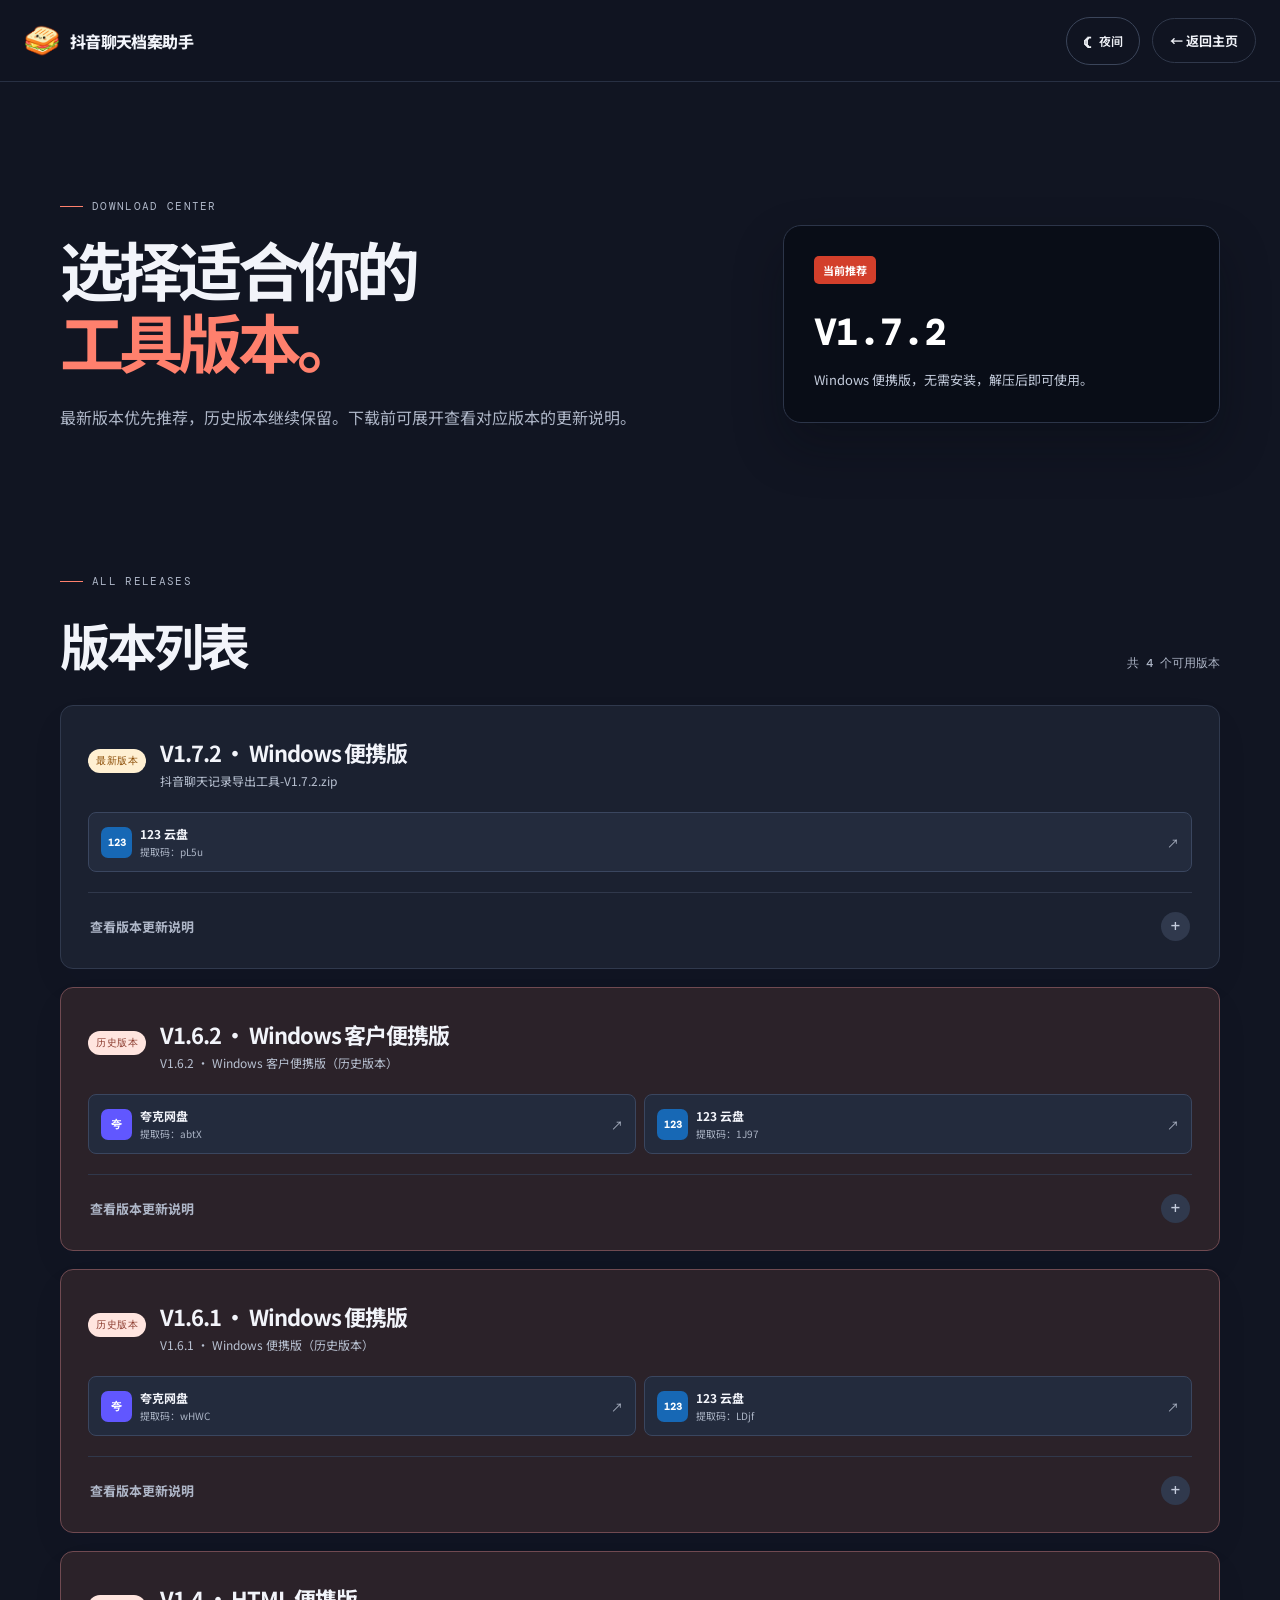
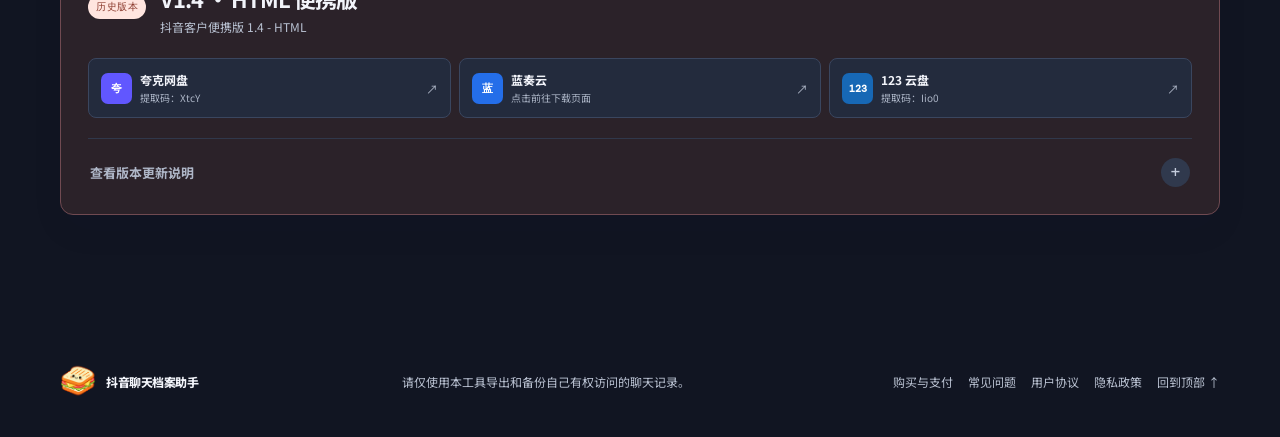
==== commit 3e5f6483: "Add V1.7.2 release download" ====
--- a/download/index.html
+++ b/download/index.html
@@ -22,13 +22,20 @@
   <main>
     <section class="download-hero section-shell">
       <div class="reveal"><p class="eyebrow"><span></span> DOWNLOAD CENTER</p><h1>选择适合你的<br /><em>工具版本。</em></h1><p>最新版本优先推荐，历史版本继续保留。下载前可展开查看对应版本的更新说明。</p></div>
-      <aside class="download-tip reveal"><span>当前推荐</span><strong>V1.6.2</strong><p>Windows 便携版，无需安装，解压后即可使用。</p></aside>
+      <aside class="download-tip reveal"><span>当前推荐</span><strong>V1.7.2</strong><p>Windows 便携版，无需安装，解压后即可使用。</p></aside>
     </section>
     <section class="version-center section-shell" aria-labelledby="version-title">
-      <div class="version-center-heading reveal"><div><p class="eyebrow"><span></span> ALL RELEASES</p><h2 id="version-title">版本列表</h2></div><p>共 3 个可用版本</p></div>
+      <div class="version-center-heading reveal"><div><p class="eyebrow"><span></span> ALL RELEASES</p><h2 id="version-title">版本列表</h2></div><p>共 4 个可用版本</p></div>
       <div class="version-list" aria-label="下载版本列表">
-        <article class="version-card version-current reveal">
-          <div class="version-heading"><span class="version-badge">最新版本</span><div><h3>V1.6.2 · Windows 客户便携版</h3><p>抖音聊天记录导出工具_V1.6.2_客户便携版.zip</p></div></div>
+        <article class="version-card version-current version-single reveal">
+          <div class="version-heading"><span class="version-badge">最新版本</span><div><h3>V1.7.2 · Windows 便携版</h3><p>抖音聊天记录导出工具-V1.7.2.zip</p></div></div>
+          <div class="download-links">
+            <a href="https://1838837775.share.123pan.cn/123pan/ZuNGTd-AN0s?pwd=pL5u#" target="_blank" rel="noopener noreferrer"><span class="drive-icon pan123-icon">123</span><span><b>123 云盘</b><small>提取码：pL5u</small></span><i>↗</i></a>
+          </div>
+          <details class="release-notes"><summary><span>查看版本更新说明</span><i aria-hidden="true">+</i></summary><div><ul><li>授权连接新增稳定中转，连接异常时可自动回退原有服务。</li><li>激活与导出扣减加入请求幂等保护，重试同一请求不会重复扣次。</li><li>持续优化群聊昵称、头像与 PDF 导出体验；126 项客户端自动化测试通过。</li></ul></div></details>
+        </article>
+        <article class="version-card version-archive version-previous reveal">
+          <div class="version-heading"><span class="version-badge archive-badge">历史版本</span><div><h3>V1.6.2 · Windows 客户便携版</h3><p>V1.6.2 · Windows 客户便携版（历史版本）</p></div></div>
           <div class="download-links">
             <a href="https://pan.quark.cn/s/4fdc4bea2a13?pwd=abtX" target="_blank" rel="noopener noreferrer"><span class="drive-icon quark-icon">夸</span><span><b>夸克网盘</b><small>提取码：abtX</small></span><i>↗</i></a>
             <a href="https://1838837775.share.123pan.cn/123pan/ZuNGTd-lffn?pwd=1J97#" target="_blank" rel="noopener noreferrer"><span class="drive-icon pan123-icon">123</span><span><b>123 云盘</b><small>提取码：1J97</small></span><i>↗</i></a>
@@ -50,7 +57,7 @@
             <a href="https://wwbmj.lanzouu.com/iQRvb432u0qb" target="_blank" rel="noopener noreferrer"><span class="drive-icon lanzou-icon">蓝</span><span><b>蓝奏云</b><small>点击前往下载页面</small></span><i>↗</i></a>
             <a href="https://1838837775.share.123pan.cn/123pan/ZuNGTd-Gffn?pwd=Iio0" target="_blank" rel="noopener noreferrer"><span class="drive-icon pan123-icon">123</span><span><b>123 云盘</b><small>提取码：Iio0</small></span><i>↗</i></a>
           </div>
-          <details class="release-notes"><summary><span>查看版本更新说明</span><i aria-hidden="true">+</i></summary><div><ul><li>早期 HTML 历史版本，现作为旧版发布归档保留。</li><li>目前仅保留当时的发布压缩包，未保留对应源码和解压后的运行目录。</li><li>新用户建议优先选择 V1.6.2。</li></ul></div></details>
+          <details class="release-notes"><summary><span>查看版本更新说明</span><i aria-hidden="true">+</i></summary><div><ul><li>早期 HTML 历史版本，现作为旧版发布归档保留。</li><li>目前仅保留当时的发布压缩包，未保留对应源码和解压后的运行目录。</li><li>新用户建议优先选择 V1.7.2。</li></ul></div></details>
         </article>
       </div>
     </section>
--- a/download/download.css
+++ b/download/download.css
@@ -5,3 +5,5 @@
 html[data-theme="dark"] .download-tip{background:var(--navy);color:#fff;border:1px solid #2c3549;box-shadow:0 24px 50px #05081152}
 html[data-theme="dark"] .download-tip p{color:#c4ccdc}
 .version-previous .download-links{grid-template-columns:repeat(2,1fr)}@media(max-width:800px){.version-previous .download-links{grid-template-columns:1fr}}
+
+.version-single .download-links{grid-template-columns:1fr}
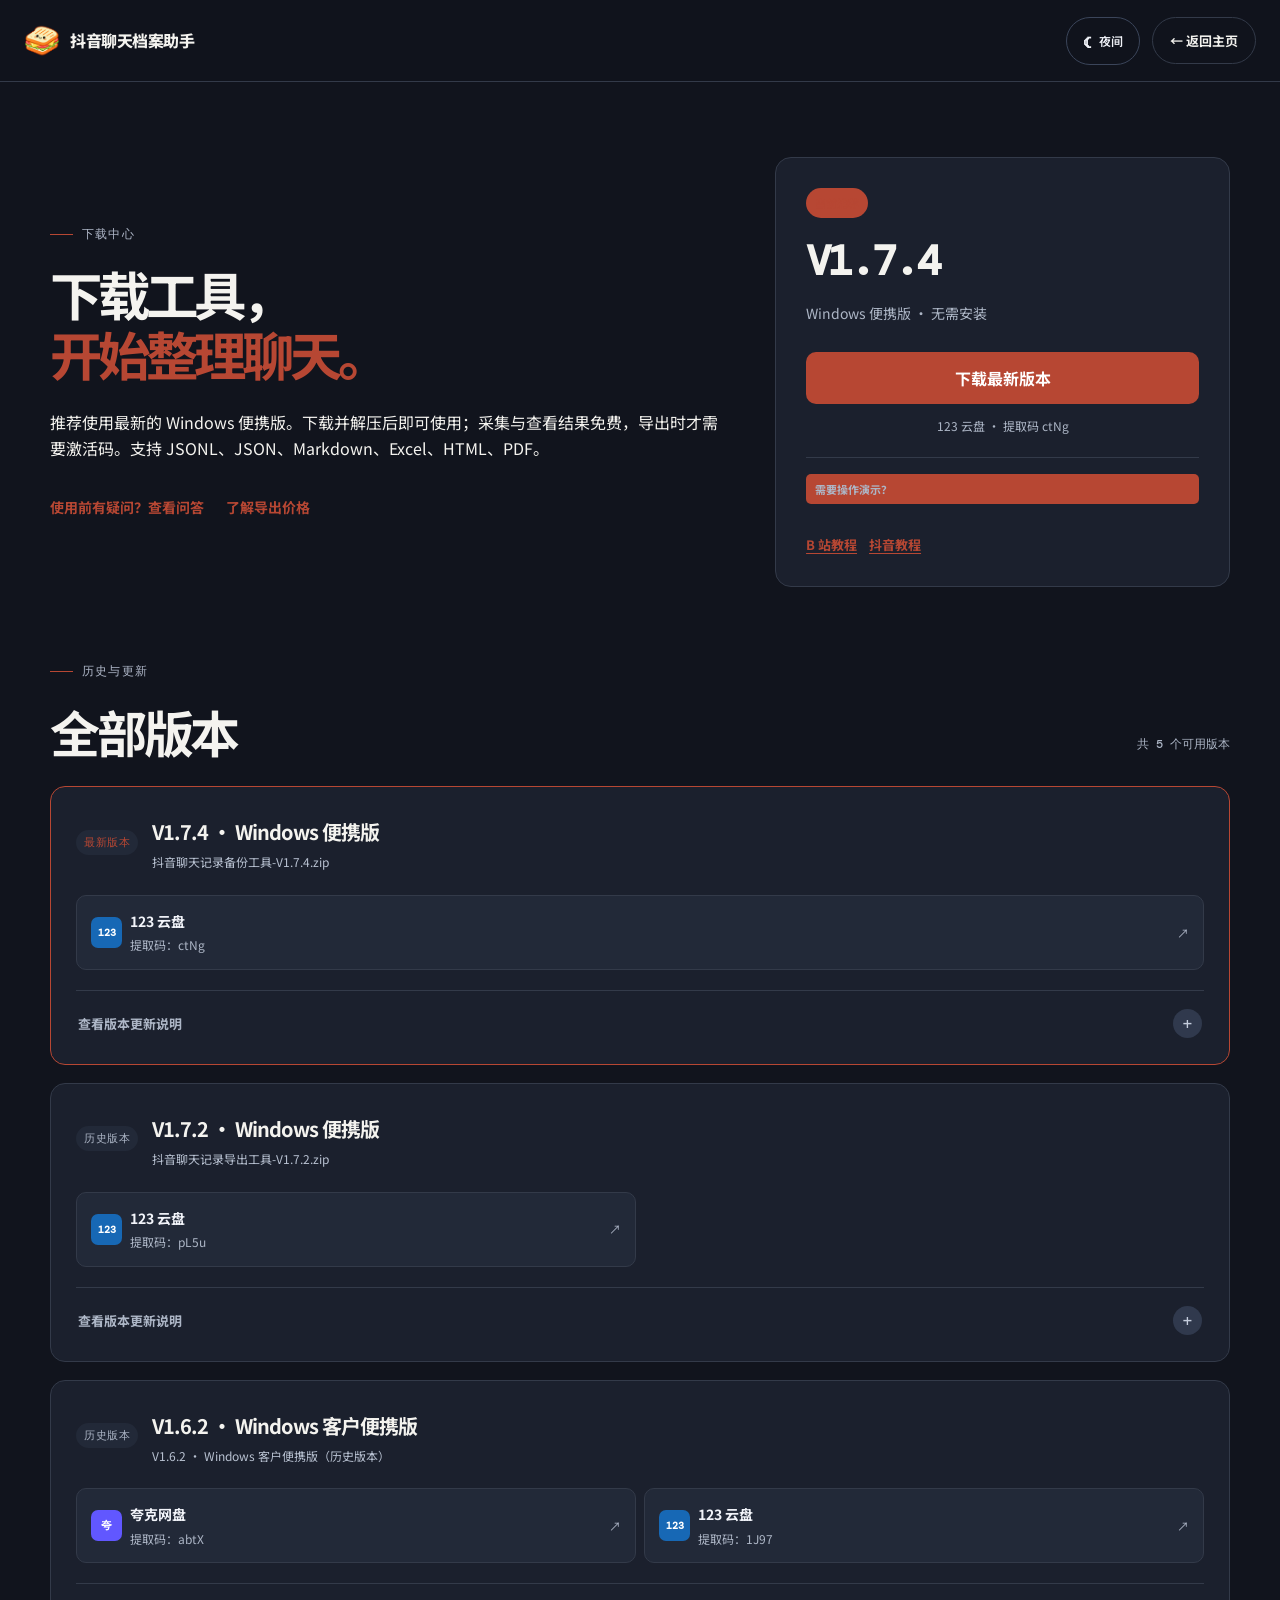
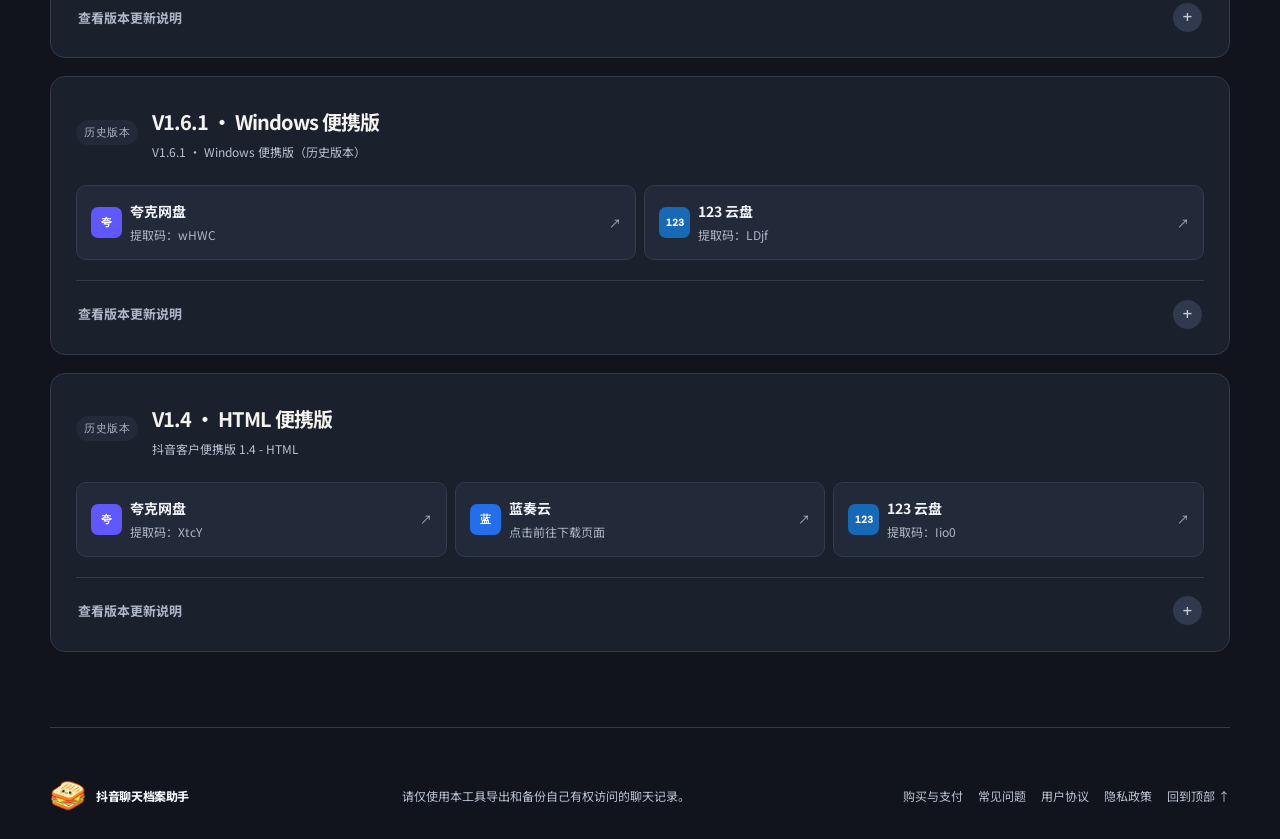
==== commit 50bce974: "Publish V1.7.4 download and refreshed site" ====
--- a/download/index.html
+++ b/download/index.html
@@ -12,6 +12,7 @@
   <link href="https://fonts.googleapis.com/css2?family=DM+Mono:wght@400;500&family=Noto+Sans+SC:wght@400;500;600;700;800&display=swap" rel="stylesheet" />
   <link rel="stylesheet" href="../style.css" />
   <link rel="stylesheet" href="download.css" />
+  <link rel="stylesheet" href="../design.css" />
 </head>
 <body class="subpage download-page" id="top">
   <header class="site-header subpage-header">
@@ -21,18 +22,23 @@
   </header>
   <main>
     <section class="download-hero section-shell">
-      <div class="reveal"><p class="eyebrow"><span></span> DOWNLOAD CENTER</p><h1>选择适合你的<br /><em>工具版本。</em></h1><p>最新版本优先推荐，历史版本继续保留。下载前可展开查看对应版本的更新说明。</p></div>
-      <aside class="download-tip reveal"><span>当前推荐</span><strong>V1.7.2</strong><p>Windows 便携版，无需安装，解压后即可使用。</p></aside>
+      <div class="reveal"><p class="eyebrow"><span></span> 下载中心</p><h1>下载工具，<br /><em>开始整理聊天。</em></h1><p>推荐使用最新的 Windows 便携版。下载并解压后即可使用；采集与查看结果免费，导出时才需要激活码。支持 JSONL、JSON、Markdown、Excel、HTML、PDF。</p><div class="download-hero-links"><a href="../faq/">使用前有疑问？查看问答</a><a href="../payment/">了解导出价格</a></div></div>
+      <aside class="download-tip reveal"><span>当前推荐</span><strong>V1.7.4</strong><p>Windows 便携版 · 无需安装</p><a class="download-main-link" href="https://1838837775.share.123pan.cn/123pan/ZuNGTd-cyFs?pwd=ctNg#" target="_blank" rel="noopener noreferrer">下载最新版本</a><small>123 云盘 · 提取码 ctNg</small><div class="download-video-links"><span>需要操作演示？</span><a href="https://www.bilibili.com/video/BV1ZYgK6gENR/?vd_source=f8ed9005fff928badc1c0b86459f8bb6" target="_blank" rel="noopener noreferrer">B 站教程</a><a href="https://www.douyin.com/video/7673926574202293550" target="_blank" rel="noopener noreferrer">抖音教程</a></div></aside>
     </section>
     <section class="version-center section-shell" aria-labelledby="version-title">
-      <div class="version-center-heading reveal"><div><p class="eyebrow"><span></span> ALL RELEASES</p><h2 id="version-title">版本列表</h2></div><p>共 4 个可用版本</p></div>
+      <div class="version-center-heading reveal"><div><p class="eyebrow"><span></span> 历史与更新</p><h2 id="version-title">全部版本</h2></div><p>共 5 个可用版本</p></div>
       <div class="version-list" aria-label="下载版本列表">
         <article class="version-card version-current version-single reveal">
-          <div class="version-heading"><span class="version-badge">最新版本</span><div><h3>V1.7.2 · Windows 便携版</h3><p>抖音聊天记录导出工具-V1.7.2.zip</p></div></div>
+          <div class="version-heading"><span class="version-badge">最新版本</span><div><h3>V1.7.4 · Windows 便携版</h3><p>抖音聊天记录备份工具-V1.7.4.zip</p></div></div>
           <div class="download-links">
-            <a href="https://1838837775.share.123pan.cn/123pan/ZuNGTd-AN0s?pwd=pL5u#" target="_blank" rel="noopener noreferrer"><span class="drive-icon pan123-icon">123</span><span><b>123 云盘</b><small>提取码：pL5u</small></span><i>↗</i></a>
+            <a href="https://1838837775.share.123pan.cn/123pan/ZuNGTd-cyFs?pwd=ctNg#" target="_blank" rel="noopener noreferrer"><span class="drive-icon pan123-icon">123</span><span><b>123 云盘</b><small>提取码：ctNg</small></span><i>↗</i></a>
           </div>
-          <details class="release-notes"><summary><span>查看版本更新说明</span><i aria-hidden="true">+</i></summary><div><ul><li>授权连接新增稳定中转，连接异常时可自动回退原有服务。</li><li>激活与导出扣减加入请求幂等保护，重试同一请求不会重复扣次。</li><li>持续优化群聊昵称、头像与 PDF 导出体验；126 项客户端自动化测试通过。</li></ul></div></details>
+          <details class="release-notes"><summary><span>查看版本更新说明</span><i aria-hidden="true">+</i></summary><div><ul><li>合并转发内容显示更完整，用户名片与分享卡片信息更清晰。</li><li>优化消息排序、旧语音及未分类消息的识别。</li><li>全量采集增加记录保护，避免本轮未获取到消息时覆盖已有内容。</li></ul></div></details>
+        </article>
+        <article class="version-card version-archive version-previous reveal">
+          <div class="version-heading"><span class="version-badge archive-badge">历史版本</span><div><h3>V1.7.2 · Windows 便携版</h3><p>抖音聊天记录导出工具-V1.7.2.zip</p></div></div>
+          <div class="download-links"><a href="https://1838837775.share.123pan.cn/123pan/ZuNGTd-AN0s?pwd=pL5u#" target="_blank" rel="noopener noreferrer"><span class="drive-icon pan123-icon">123</span><span><b>123 云盘</b><small>提取码：pL5u</small></span><i>↗</i></a></div>
+          <details class="release-notes"><summary><span>查看版本更新说明</span><i aria-hidden="true">+</i></summary><div><ul><li>优化授权连接稳定性，连接异常时可自动切换备用地址。</li><li>激活与导出扣减增加重复请求保护。</li></ul></div></details>
         </article>
         <article class="version-card version-archive version-previous reveal">
           <div class="version-heading"><span class="version-badge archive-badge">历史版本</span><div><h3>V1.6.2 · Windows 客户便携版</h3><p>V1.6.2 · Windows 客户便携版（历史版本）</p></div></div>
@@ -57,7 +63,7 @@
             <a href="https://wwbmj.lanzouu.com/iQRvb432u0qb" target="_blank" rel="noopener noreferrer"><span class="drive-icon lanzou-icon">蓝</span><span><b>蓝奏云</b><small>点击前往下载页面</small></span><i>↗</i></a>
             <a href="https://1838837775.share.123pan.cn/123pan/ZuNGTd-Gffn?pwd=Iio0" target="_blank" rel="noopener noreferrer"><span class="drive-icon pan123-icon">123</span><span><b>123 云盘</b><small>提取码：Iio0</small></span><i>↗</i></a>
           </div>
-          <details class="release-notes"><summary><span>查看版本更新说明</span><i aria-hidden="true">+</i></summary><div><ul><li>早期 HTML 历史版本，现作为旧版发布归档保留。</li><li>目前仅保留当时的发布压缩包，未保留对应源码和解压后的运行目录。</li><li>新用户建议优先选择 V1.7.2。</li></ul></div></details>
+          <details class="release-notes"><summary><span>查看版本更新说明</span><i aria-hidden="true">+</i></summary><div><ul><li>早期 HTML 历史版本，现作为旧版发布归档保留。</li><li>目前仅保留当时的发布压缩包，未保留对应源码和解压后的运行目录。</li><li>新用户建议优先选择 V1.7.4。</li></ul></div></details>
         </article>
       </div>
     </section>
@@ -65,4 +71,4 @@
   <footer class="site-footer section-shell"><a class="brand" href="../"><img class="brand-logo" src="../images/site-icon.png" alt="" /><span>抖音聊天档案助手</span></a><p>请仅使用本工具导出和备份自己有权访问的聊天记录。</p><div class="footer-actions"><a href="../payment/">购买与支付</a><a href="../faq/">常见问题</a><a href="../用户协议.html">用户协议</a><a href="../隐私政策.html">隐私政策</a><a href="#top">回到顶部 ↑</a></div></footer>
   <script src="../script.js"></script>
 </body>
-</html>+</html>
--- a/style.css
+++ b/style.css
@@ -247,4 +247,22 @@
 .archive-badge { color:#8b3b2e; }
 .pan123-icon { background:#1768b5; }
 .download-links i,.screen-card figcaption small { color:#667085; }
-html[data-theme="dark"] .download-links i,html[data-theme="dark"] .screen-card figcaption small { color:#aeb6c7; }+html[data-theme="dark"] .download-links i,html[data-theme="dark"] .screen-card figcaption small { color:#aeb6c7; }
+/* Video tutorial links use the existing button style. */
+.video-tutorials { margin-top:24px; }
+.video-tutorials-label { margin:0 0 12px; font-size:13px; color:var(--muted); }
+.video-tutorials-links { display:flex; flex-wrap:wrap; gap:12px; }
+.video-tutorials-links .button { min-height:44px; font-size:13px; gap:12px; }
+.video-tutorials-hero { margin-top:22px; }
+.video-tutorials-hero .video-tutorials-label { margin-bottom:9px; }
+.video-tutorials-hero .video-tutorials-links .button { padding:10px 14px; }
+.download-tip .video-tutorials { margin-top:24px; padding-top:20px; border-top:1px solid #ffffff2b; }
+.download-tip .video-tutorials-label { color:#c4ccdc; }
+.download-tip .video-tutorials-links .button { padding:10px 12px; border-color:#ffffff3d; color:#fff; }
+html[data-theme="light"] .download-tip .video-tutorials { border-top-color:var(--line); }
+html[data-theme="light"] .download-tip .video-tutorials-label { color:var(--muted); }
+html[data-theme="light"] .download-tip .video-tutorials-links .button { border-color:var(--line); color:var(--ink); }
+@media (max-width:430px) {
+  .video-tutorials-links { display:grid; grid-template-columns:1fr 1fr; }
+  .video-tutorials-links .button { justify-content:space-between; }
+}
--- a/design.css
+++ b/design.css
@@ -0,0 +1,236 @@
+/* 2026 editorial refresh: shared across the public pages. */
+html[data-theme="dark"] {
+  --paper:#11141d; --ink:#f4f3ef; --muted:#adb6c6; --line:#333a49;
+  --coral:#B74733; --coral-fill:#B74733; --navy:#1b2433; --surface:#1b202d; --surface-raised:#222938;
+  --soft:#171c27; --cta:#B74733;
+}
+html[data-theme="light"] {
+  --paper:#f7f7f4; --ink:#19212f; --muted:#5c6677; --line:#dadfe5;
+  --coral:#B74733; --coral-fill:#B74733; --navy:#e9edf2; --surface:#ffffff; --surface-raised:#f0f2f5;
+  --soft:#eff1f3; --cta:#B74733;
+}
+html { scroll-padding-top:100px; }
+body { background:var(--paper); color:var(--ink); line-height:1.65; }
+.reveal { opacity:1; transform:none; }
+a:focus-visible,button:focus-visible,summary:focus-visible,input:focus-visible { outline:3px solid var(--coral); outline-offset:3px; }
+.section-shell { width:min(1180px,calc(100% - 56px)); }
+.site-header { border-color:var(--line); background:color-mix(in srgb,var(--paper) 93%,transparent); }
+html[data-theme="dark"] .site-header { background:#11141dec; border-color:var(--line); }
+.site-nav { gap:5px; }
+.site-nav a { font-size:13px; }
+.brand { letter-spacing:-.03em; }
+.eyebrow { color:var(--muted); letter-spacing:.1em; font-size:12px; }
+.eyebrow span { background:var(--coral); }
+h1 { font-size:clamp(46px,5vw,72px); line-height:1.13; letter-spacing:-.075em; }
+h2 { line-height:1.2; }
+.button,.go-pay,.download-main-link { border-radius:10px; min-height:48px; }
+.button-primary,.pricing-panel>.go-pay,html body .payment-action .go-pay { background:var(--cta); color:#fff; box-shadow:none; }
+.button-quiet { border-color:var(--line); background:var(--surface); }
+html[data-theme="dark"] .button-quiet { border-color:var(--line); }
+.button:hover,.go-pay:hover,.download-main-link:hover { transform:translateY(-2px); }
+
+/* Home: one strong product image, a short capability list and a compact journey. */
+.hero { grid-template-columns:1fr 1.04fr; gap:65px; padding:70px 0 75px; min-height:590px; }
+.hero-copy h1 { max-width:640px; }
+.hero-text { max-width:520px; color:var(--muted); font-size:17px; line-height:1.85; }
+.hero-actions { margin-top:30px; flex-wrap:wrap; }
+.hero-meta { display:flex; flex-wrap:wrap; gap:8px 18px; margin-top:22px; font-size:13px; color:var(--muted); }
+.hero-meta span::before { content:"✓"; margin-right:6px; color:var(--coral); }
+.hero-videos { display:flex; flex-wrap:wrap; align-items:center; gap:8px 17px; margin-top:24px; padding-top:18px; border-top:1px solid var(--line); font-size:13px; }
+.hero-videos>span { color:var(--muted); }
+.hero-videos a { color:var(--coral); font-weight:700; text-decoration:underline; text-decoration-color:color-mix(in srgb,var(--coral) 45%,transparent); text-underline-offset:4px; }
+.hero-art { height:auto; min-width:0; }
+.product-shot { overflow:hidden; border:1px solid var(--line); border-radius:18px; background:var(--surface); box-shadow:0 32px 80px #060b193d; }
+.product-shot-top { display:flex; justify-content:space-between; gap:15px; padding:14px 18px; border-bottom:1px solid var(--line); color:var(--muted); font-size:12px; }
+.product-shot-top span:last-child { font-family:"DM Mono",monospace; }
+.product-shot img { display:block; width:100%; height:auto; }
+.product-shot-caption { display:flex; flex-wrap:wrap; align-items:center; justify-content:space-between; gap:5px 15px; padding:17px 19px; font-size:12px; }
+.product-shot-caption strong { font-size:14px; }
+.product-shot-caption span { color:var(--muted); }
+.trust-strip { min-height:0; width:min(1180px,calc(100% - 56px)); margin:auto; padding:24px 0; grid-template-columns:repeat(3,1fr); background:transparent; border-top:1px solid var(--line); border-bottom:1px solid var(--line); gap:20px; }
+.trust-strip div { border-left:0; padding:0; }
+.trust-strip div+div { border-left:1px solid var(--line); padding-left:22px; }
+.trust-strip b { color:var(--ink); font-size:16px; letter-spacing:0; }
+.trust-strip span { color:var(--muted); font-size:12px; margin-top:3px; }
+.feature-section { grid-template-columns:.72fr 1.28fr; gap:75px; padding:90px 0; }
+.section-heading h2 { font-size:clamp(36px,3.7vw,52px); }
+.section-heading>p:last-child { max-width:340px; color:var(--muted); font-size:15px; }
+.capability-list { border-top:1px solid var(--line); }
+.capability-row { display:grid; grid-template-columns:42px 1fr; gap:18px; padding:22px 0; border-bottom:1px solid var(--line); }
+.capability-row>span { font:12px "DM Mono",monospace; color:var(--coral); padding-top:4px; }
+.capability-row h3 { margin:0 0 5px; font-size:19px; letter-spacing:-.035em; }
+.capability-row p { margin:0; color:var(--muted); font-size:14px; line-height:1.7; }
+.workflow-section,html[data-theme="dark"] .workflow-section { padding:40px 0; background:var(--soft); }
+.workflow-section>.section-shell { display:block; }
+.workflow-section .eyebrow { margin-bottom:16px; }
+.journey-line { display:flex; flex-wrap:wrap; gap:8px 12px; color:var(--ink); font-size:17px; font-weight:700; }
+.journey-line span:not(:last-child)::after { content:"/"; margin-left:12px; color:var(--coral); font-weight:400; }
+.workflow-section a { display:inline-block; margin-top:15px; color:var(--coral); font-size:14px; font-weight:700; }
+.screen-section { padding:85px 0; }
+.screen-grid { gap:18px; }
+.screen-card,html[data-theme="dark"] .screen-card { background:var(--surface); border-color:var(--line); border-radius:16px; }
+.screen-card img { aspect-ratio:1.8; }
+.screen-card figcaption { gap:10px; flex-wrap:wrap; }
+.screen-card figcaption small { color:var(--muted); }
+.pricing-section { padding:45px 0 95px; gap:65px; }
+.pricing-cards { gap:14px; }
+.price-card,html[data-theme="dark"] .price-card { min-height:180px; padding:24px; border-radius:15px; border-color:var(--line); background:var(--surface); }
+.price-card.featured,html[data-theme="dark"] .price-card.featured { background:var(--surface-raised); border-color:var(--coral); }
+.price-card strong { margin:12px 0 6px; font-size:42px; }
+.price-card.featured strong,html[data-theme="dark"] .price-card.featured strong { color:var(--coral); }
+.price-card.featured .price-label,.price-card.featured p,html[data-theme="dark"] .price-card.featured .price-label,html[data-theme="dark"] .price-card.featured p { color:var(--muted); }
+.faq-entry,html[data-theme="dark"] .faq-entry { margin-bottom:75px; padding:35px 42px; background:var(--surface-raised); border-color:var(--line); border-radius:16px; }
+.faq-entry::after { display:none; }
+.faq-entry h2 { font-size:clamp(30px,3.2vw,42px); }
+.faq-entry-mark { display:none; }
+.faq-entry-action small { color:var(--muted); }
+
+/* Shared inner-page structure. */
+.payment-hero,.download-hero,.faq-hero { min-height:0; padding:75px 0 55px; gap:56px; }
+.payment-hero h1,.download-hero h1,.faq-hero h1 { font-size:clamp(42px,4.1vw,58px); }
+.payment-hero>div:first-child>p:last-child,.download-hero>div>p:last-child,.faq-hero-copy>p:last-child { color:var(--muted); font-size:16px; line-height:1.8; }
+.subtle-link,.download-hero-links a { display:inline-flex; margin-top:18px; color:var(--coral); font-size:14px; font-weight:700; }
+.download-hero-links { display:flex; flex-wrap:wrap; gap:2px 22px; }
+.download-tip,.boundary-card,html[data-theme="dark"] .download-tip { padding:30px; border:1px solid var(--line); border-radius:16px; box-shadow:none; transform:none; background:var(--surface); color:var(--ink); }
+.download-tip>span,.boundary-card>span { margin-bottom:15px; border-radius:999px; background:var(--surface-raised); color:var(--coral); }
+.download-tip strong { font-size:42px; letter-spacing:-.07em; }
+.download-tip p,html[data-theme="dark"] .download-tip p,.boundary-card p { color:var(--muted); font-size:14px; }
+.download-main-link { display:block; margin-top:25px; padding:13px 20px; background:var(--cta); color:#fff; text-align:center; font-weight:700; transition:transform .2s; }
+.download-tip>small { display:block; margin-top:12px; color:var(--muted); text-align:center; font-size:12px; }
+.download-video-links { display:flex; flex-wrap:wrap; gap:5px 12px; margin-top:21px; padding-top:16px; border-top:1px solid var(--line); font-size:13px; }
+.download-video-links span { width:100%; color:var(--muted); }
+.download-video-links a { color:var(--coral); font-weight:700; text-decoration:underline; text-underline-offset:3px; }
+.version-center { padding:20px 0 75px; }
+.version-card,html[data-theme="dark"] .version-card { padding:25px; border-color:var(--line); border-radius:15px; background:var(--surface); box-shadow:none; }
+.version-current,html[data-theme="dark"] .version-current { border-color:var(--coral); }
+.version-archive,html[data-theme="dark"] .version-archive { background:var(--soft); }
+.version-heading { flex-wrap:wrap; }
+.version-card h3 { font-size:20px; }
+.version-badge { background:var(--surface-raised); color:var(--coral); font-size:11px; }
+.archive-badge { color:var(--muted); }
+.download-links a,html[data-theme="dark"] .download-links a { padding:14px; background:var(--surface-raised); border-color:var(--line); border-radius:10px; }
+.download-links b { font-size:14px; }
+.download-links small,html[data-theme="dark"] .download-links small { font-size:12px; color:var(--muted); }
+.release-notes summary { min-height:48px; }
+.payment-price-grid .price-card { min-height:180px; }
+.payment-content { padding:50px 0 70px; border-color:var(--line); }
+.payment-guide-heading h2 { font-size:34px; }
+.payment-columns { gap:28px; }
+.payment-guide-list li,html[data-theme="dark"] .payment-guide-list li { padding:20px; border-color:var(--line); border-radius:12px; background:var(--surface); }
+.payment-guide-list h3 { margin-bottom:5px; }
+.payment-guide-list p { color:var(--muted); font-size:14px; }
+.payment-action,html[data-theme="dark"] .payment-action,html[data-theme="light"] .payment-action { padding:30px; border:1px solid var(--line); border-radius:15px; background:var(--surface-raised); color:var(--ink); box-shadow:none; }
+.payment-action h2 { font-size:28px; }
+.payment-action p,html[data-theme="dark"] .payment-action p,html[data-theme="light"] .payment-action p { color:var(--muted); font-size:14px; }
+.payment-action small,html[data-theme="dark"] .payment-action small,html[data-theme="light"] .payment-action small { color:var(--muted); }
+.payment-action .go-pay { padding:14px; }
+.payment-contact { margin-bottom:70px; background:var(--surface-raised); border:1px solid var(--line); color:var(--ink); box-shadow:none; }
+html body .payment-contact { background:var(--surface-raised); }
+.payment-contact p:last-child,html .payment-contact p:last-child { color:var(--muted); }
+.payment-contact a,html .payment-contact a { background:var(--surface); color:var(--ink); border:1px solid var(--line); }
+.payment-contact .eyebrow.light,.faq-contact .eyebrow.light { color:var(--coral); }
+.purchase-dialog,html[data-theme="dark"] .purchase-dialog { background:var(--surface); border-color:var(--line); color:var(--ink); }
+.checkout-summary,html[data-theme="dark"] .checkout-summary { background:var(--surface-raised); }
+.faq-hero { min-height:0; padding-bottom:35px; }
+.boundary-card strong { color:var(--ink); }
+.boundary-card p { color:var(--muted); }
+.faq-content { padding:30px 0 75px; }
+.faq-tools,html[data-theme="dark"] .faq-tools { top:92px; margin-bottom:38px; background:color-mix(in srgb,var(--paper) 92%,transparent); border-color:var(--line); box-shadow:none; }
+.faq-search,html[data-theme="dark"] .faq-search { background:var(--surface); border-color:var(--line); }
+.faq-search input,html[data-theme="dark"] .faq-search input { color:var(--ink); font-size:14px; }
+.faq-filters button { min-height:42px; font-size:12px; }
+.faq-filters button.active { background:var(--surface-raised); color:var(--ink); }
+.faq-list-wrap { width:min(980px,100%); }
+.faq-item,html[data-theme="dark"] .faq-item { background:var(--surface); border-color:var(--line); border-radius:11px; }
+.faq-item[open],html[data-theme="dark"] .faq-item[open] { border-color:var(--coral); box-shadow:none; }
+.faq-item summary { min-height:70px; }
+.faq-answer { color:var(--muted); }
+.faq-contact { margin-bottom:70px; background:var(--surface-raised); border:1px solid var(--line); color:var(--ink); }
+.faq-contact>div>p:last-child,.faq-contact-links p { color:var(--muted)!important; }
+.faq-contact-links strong { color:var(--ink); }
+.faq-contact-links a { color:#fff; }
+.site-footer { border-top:1px solid var(--line); padding-top:25px; }
+
+@media(max-width:950px) {
+  .hero { grid-template-columns:1fr; gap:35px; }
+  .hero-art { max-width:720px; }
+  .feature-section { grid-template-columns:1fr; gap:25px; }
+  .section-heading>p:last-child { max-width:600px; }
+  .pricing-section { gap:30px; }
+}
+@media(max-width:800px) {
+  .section-shell,.trust-strip { width:calc(100% - 36px); }
+  .hero { min-height:0; padding:54px 0 52px; gap:30px; }
+  .hero-art { height:auto; }
+  .hero-text { font-size:16px; }
+  .hero-actions { flex-direction:row; align-items:stretch; }
+  .hero-actions .button { justify-content:center; }
+  .trust-strip { grid-template-columns:1fr; gap:0; padding:0; }
+  .trust-strip div,.trust-strip div+div { padding:13px 0; border-left:0; border-bottom:1px solid var(--line); }
+  .trust-strip div:last-child { border-bottom:0; }
+  .feature-section { padding:62px 0; gap:25px; }
+  .capability-row { padding:19px 0; }
+  .workflow-section { padding:32px 0; }
+  .journey-line { font-size:15px; }
+  .screen-section { padding:62px 0; }
+  .pricing-section { padding:30px 0 65px; }
+  .faq-entry { padding:28px; margin-bottom:50px; }
+  .payment-hero,.download-hero,.faq-hero { padding:50px 0 35px; gap:30px; }
+  .payment-content { padding:35px 0 50px; }
+  .faq-tools { top:auto; }
+  .faq-filters { flex-wrap:nowrap; }
+  .payment-contact,.faq-contact { margin-bottom:45px; }
+}
+@media(max-width:460px) {
+  h1 { font-size:clamp(38px,10vw,48px); }
+  .hero-actions { display:grid; grid-template-columns:1fr 1fr; }
+  .hero-actions .button { gap:0; padding:12px; font-size:12px; }
+  .product-shot-caption { padding:14px; }
+  .price-card { min-height:150px; padding:16px; }
+  .price-card strong { font-size:35px; }
+  .payment-price-grid { grid-template-columns:1fr 1fr; }
+  .payment-price-grid .price-card { min-height:160px; }
+  .faq-entry-action { align-items:flex-start; }
+}
+@media(prefers-reduced-motion:reduce) { html { scroll-behavior:auto; } .reveal { opacity:1; transform:none; } }
+
+/* Compact export gallery and consistent purchase accent. */
+.pricing-cards,.payment-price-grid { grid-template-columns:repeat(3,minmax(0,1fr)); }
+.price-card { min-width:0; }
+.price-card .price-label { line-height:1.45; }
+.price-card strong { font-size:clamp(30px,3vw,42px); }
+.format-preview { margin-top:34px; padding-top:24px; border-top:1px solid var(--line); }
+.format-preview-heading { display:flex; justify-content:space-between; align-items:baseline; gap:16px; margin-bottom:16px; }
+.format-preview-heading h3 { margin:0; font-size:20px; letter-spacing:-.04em; }
+.format-preview-heading p { margin:0; color:var(--muted); font-size:12px; }
+.format-preview-list { display:grid; grid-template-columns:repeat(5,minmax(0,1fr)); gap:12px; }
+.format-thumb { padding:0; min-width:0; overflow:hidden; text-align:left; color:var(--ink); background:var(--surface); border:1px solid var(--line); border-radius:11px; cursor:pointer; transition:border-color .2s,transform .2s; }
+.format-thumb:hover { transform:translateY(-3px); border-color:#B74733; }
+.format-thumb img { display:block; width:100%; height:105px; object-fit:cover; object-position:top left; }
+.format-thumb span { display:flex; align-items:center; justify-content:space-between; padding:9px 12px; font-size:13px; font-weight:700; }
+.format-thumb i { color:#B74733; font-style:normal; }
+.preview-dialog { width:min(1100px,calc(100vw - 32px)); max-height:calc(100dvh - 32px); padding:0; overflow:hidden; color:var(--ink); background:var(--surface); border:1px solid var(--line); border-radius:14px; box-shadow:0 28px 90px #0008; }
+.preview-dialog::backdrop { background:#060914d9; backdrop-filter:blur(5px); }
+.preview-dialog-header { display:flex; align-items:center; justify-content:space-between; gap:15px; padding:12px 18px; border-bottom:1px solid var(--line); }
+.preview-dialog h2 { margin:0; font-size:17px; }
+.preview-close { flex:none; width:36px; height:36px; border:1px solid var(--line); border-radius:50%; background:var(--surface-raised); color:var(--ink); font-size:24px; cursor:pointer; }
+.preview-dialog>img { display:block; max-width:100%; max-height:calc(100dvh - 102px); margin:auto; object-fit:contain; }
+html[data-theme="dark"] .site-nav a:not(.nav-download).active,
+html[data-theme="dark"] .site-nav a.active { color:#B74733; }
+.checkout-plan,.checkout-price,.checkout-summary strong { color:#B74733; }
+.payment-steps li::before { color:#B74733; }
+.faq-item:hover,.download-links a:hover { border-color:#B74733; }
+.faq-item[open],html[data-theme="dark"] .faq-item[open] { border-color:#B74733; }
+.version-archive,html[data-theme="dark"] .version-archive { background:var(--surface); border-color:var(--line); }
+.checkout-summary,html[data-theme="dark"] .checkout-summary { background:var(--surface-raised); }
+@media(max-width:800px) {
+  .format-preview-heading { display:block; }
+  .format-preview-heading p { margin-top:4px; }
+  .format-preview-list { display:flex; overflow-x:auto; padding-bottom:7px; scroll-snap-type:x mandatory; }
+  .format-thumb { flex:0 0 145px; scroll-snap-align:start; }
+  .format-thumb img { height:92px; }
+  .pricing-cards,.payment-price-grid { grid-template-columns:repeat(2,minmax(0,1fr)); }
+  .pricing-cards .price-card:last-child,.payment-price-grid .price-card:last-child { grid-column:1 / -1; }
+  .payment-price-grid .price-card { min-height:150px; }
+  .checkout-summary { gap:8px; flex-wrap:wrap; }
+}
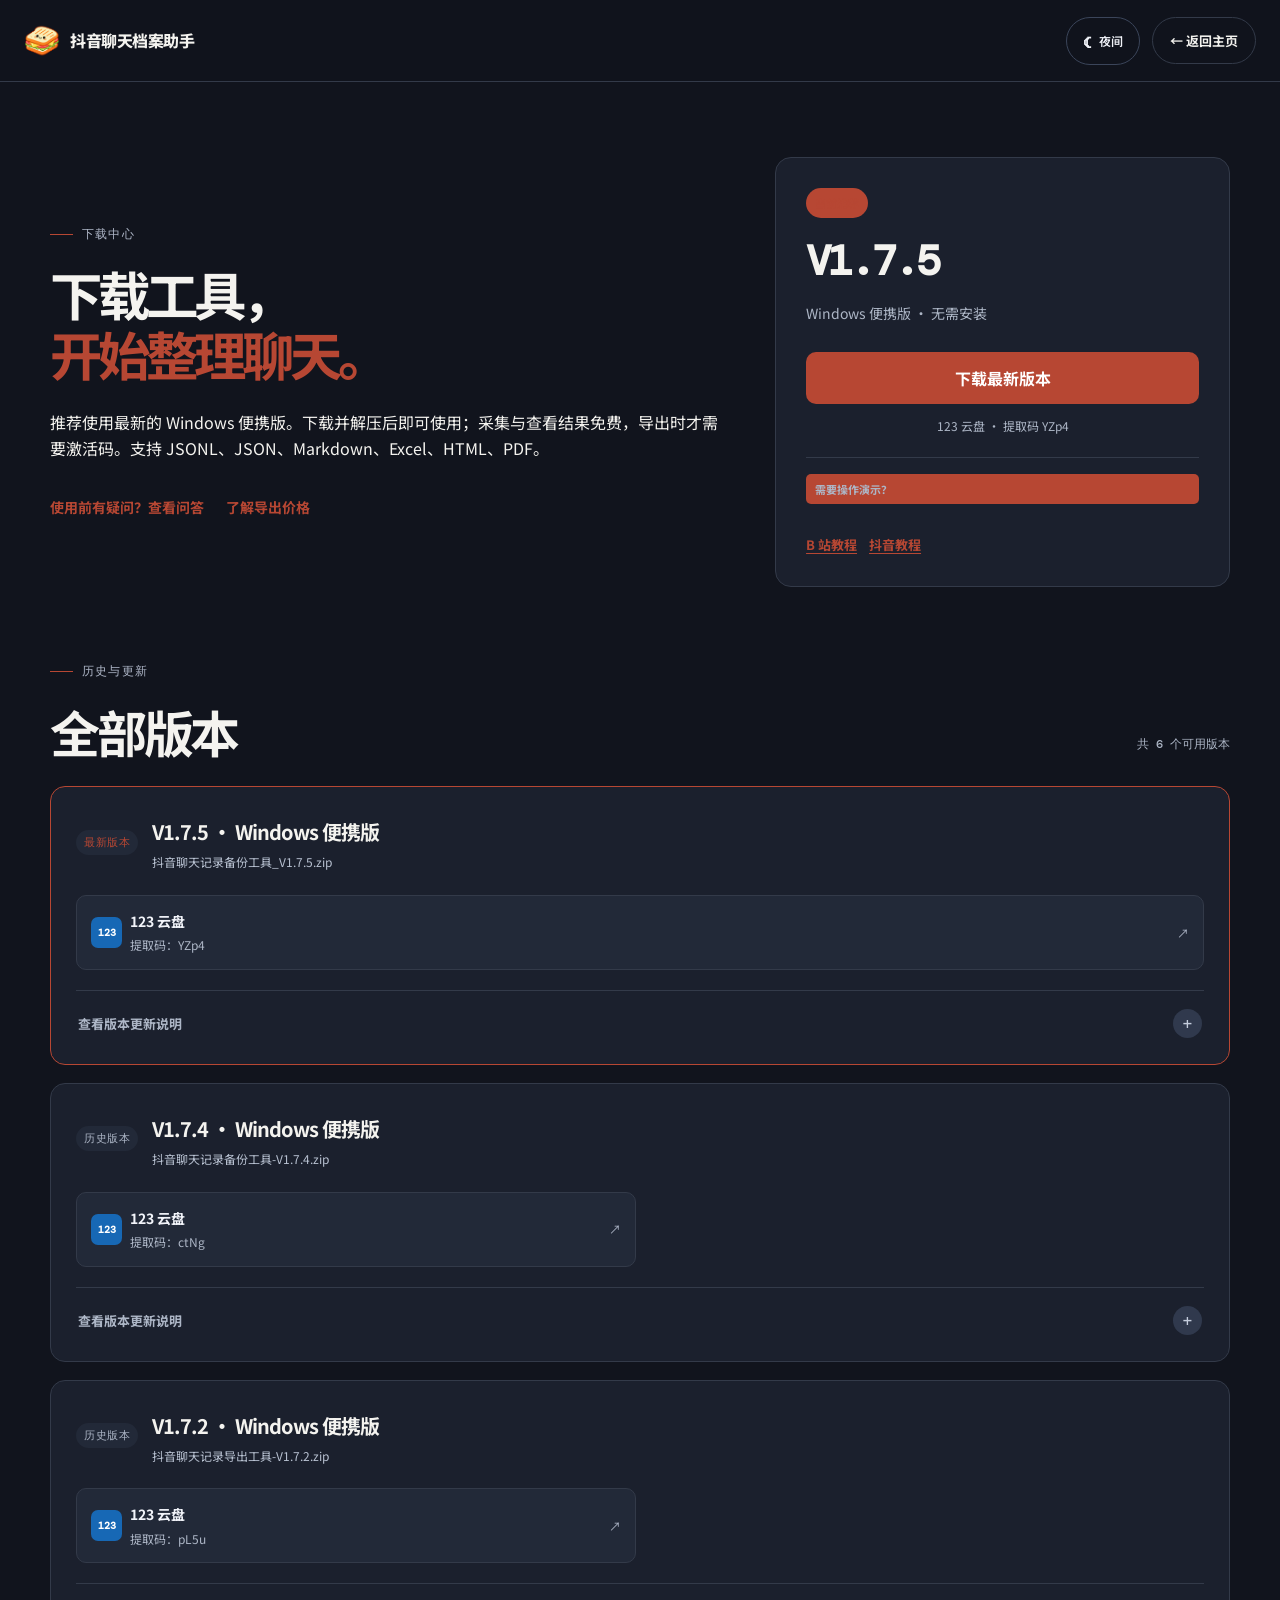
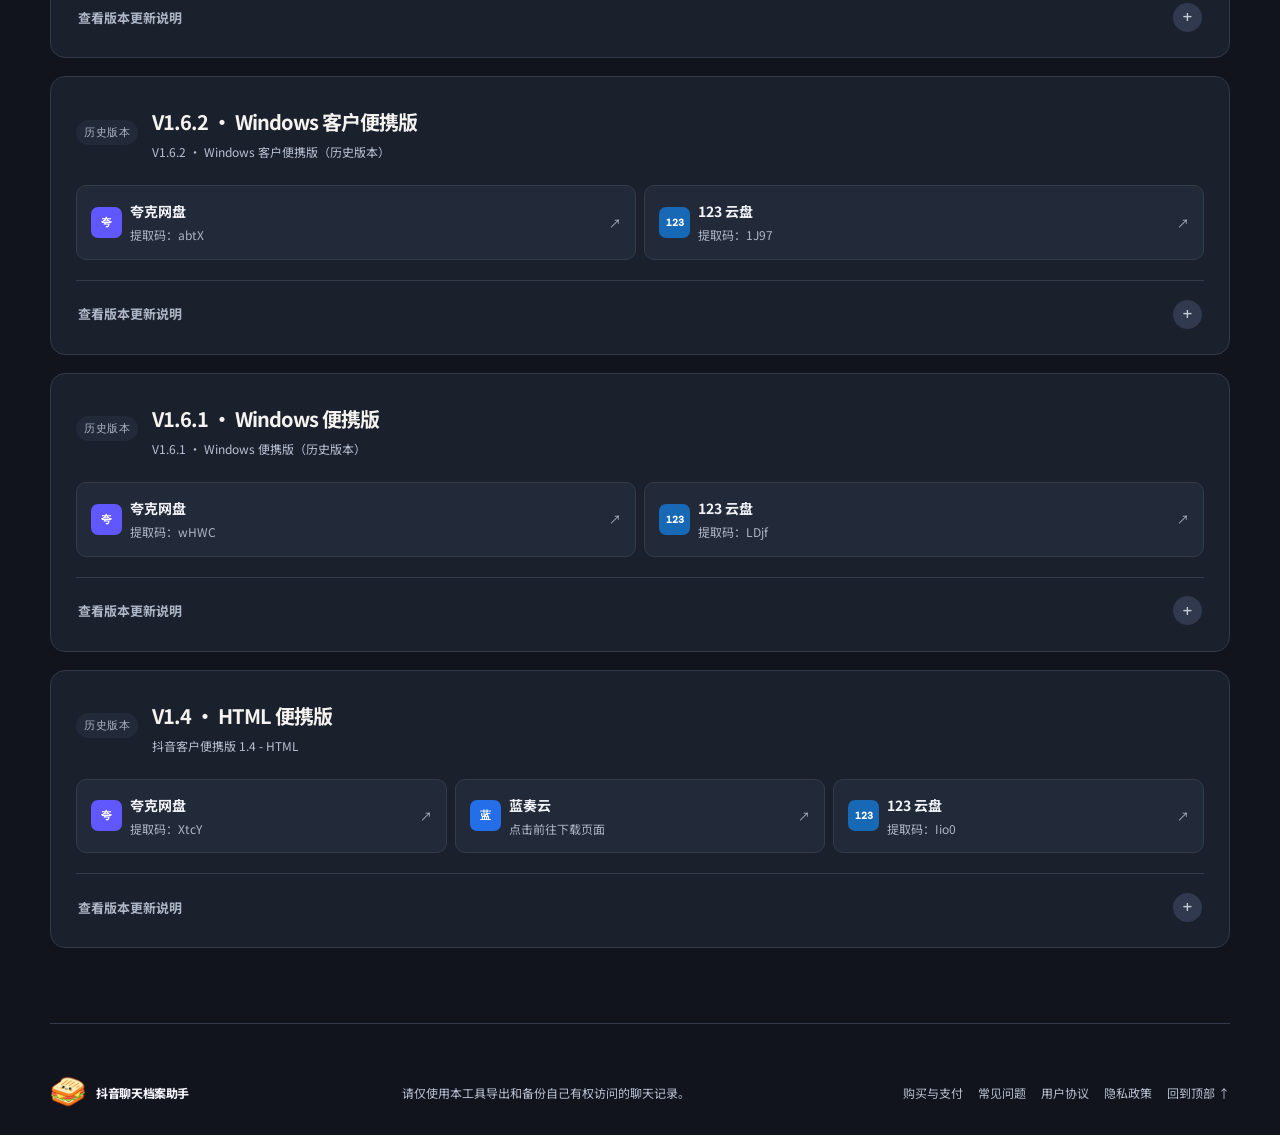
==== commit c31e06ba: "Publish V1.7.5 download" ====
--- a/download/index.html
+++ b/download/index.html
@@ -23,13 +23,20 @@
   <main>
     <section class="download-hero section-shell">
       <div class="reveal"><p class="eyebrow"><span></span> 下载中心</p><h1>下载工具，<br /><em>开始整理聊天。</em></h1><p>推荐使用最新的 Windows 便携版。下载并解压后即可使用；采集与查看结果免费，导出时才需要激活码。支持 JSONL、JSON、Markdown、Excel、HTML、PDF。</p><div class="download-hero-links"><a href="../faq/">使用前有疑问？查看问答</a><a href="../payment/">了解导出价格</a></div></div>
-      <aside class="download-tip reveal"><span>当前推荐</span><strong>V1.7.4</strong><p>Windows 便携版 · 无需安装</p><a class="download-main-link" href="https://1838837775.share.123pan.cn/123pan/ZuNGTd-cyFs?pwd=ctNg#" target="_blank" rel="noopener noreferrer">下载最新版本</a><small>123 云盘 · 提取码 ctNg</small><div class="download-video-links"><span>需要操作演示？</span><a href="https://www.bilibili.com/video/BV1ZYgK6gENR/?vd_source=f8ed9005fff928badc1c0b86459f8bb6" target="_blank" rel="noopener noreferrer">B 站教程</a><a href="https://www.douyin.com/video/7673926574202293550" target="_blank" rel="noopener noreferrer">抖音教程</a></div></aside>
+      <aside class="download-tip reveal"><span>当前推荐</span><strong>V1.7.5</strong><p>Windows 便携版 · 无需安装</p><a class="download-main-link" href="https://1838837775.share.123pan.cn/123pan/ZuNGTd-AVFs?pwd=YZp4#" target="_blank" rel="noopener noreferrer">下载最新版本</a><small>123 云盘 · 提取码 YZp4</small><div class="download-video-links"><span>需要操作演示？</span><a href="https://www.bilibili.com/video/BV1ZYgK6gENR/?vd_source=f8ed9005fff928badc1c0b86459f8bb6" target="_blank" rel="noopener noreferrer">B 站教程</a><a href="https://www.douyin.com/video/7673926574202293550" target="_blank" rel="noopener noreferrer">抖音教程</a></div></aside>
     </section>
     <section class="version-center section-shell" aria-labelledby="version-title">
-      <div class="version-center-heading reveal"><div><p class="eyebrow"><span></span> 历史与更新</p><h2 id="version-title">全部版本</h2></div><p>共 5 个可用版本</p></div>
+      <div class="version-center-heading reveal"><div><p class="eyebrow"><span></span> 历史与更新</p><h2 id="version-title">全部版本</h2></div><p>共 6 个可用版本</p></div>
       <div class="version-list" aria-label="下载版本列表">
         <article class="version-card version-current version-single reveal">
-          <div class="version-heading"><span class="version-badge">最新版本</span><div><h3>V1.7.4 · Windows 便携版</h3><p>抖音聊天记录备份工具-V1.7.4.zip</p></div></div>
+          <div class="version-heading"><span class="version-badge">最新版本</span><div><h3>V1.7.5 · Windows 便携版</h3><p>抖音聊天记录备份工具_V1.7.5.zip</p></div></div>
+          <div class="download-links">
+            <a href="https://1838837775.share.123pan.cn/123pan/ZuNGTd-AVFs?pwd=YZp4#" target="_blank" rel="noopener noreferrer"><span class="drive-icon pan123-icon">123</span><span><b>123 云盘</b><small>提取码：YZp4</small></span><i>↗</i></a>
+          </div>
+          <details class="release-notes"><summary><span>查看版本更新说明</span><i aria-hidden="true">+</i></summary><div><ul><li>修复私信视频音轨标记，已下载的旧视频也可通过补全历史视频自动修复。</li><li>恢复聊天查看器与 HTML 档案资源，并新增独立媒体修复工具。</li><li>优化导出进度与 PDF 媒体信息，导出结果统一为按会话归档的 ZIP。</li></ul></div></details>
+        </article>
+        <article class="version-card version-archive version-previous reveal">
+          <div class="version-heading"><span class="version-badge archive-badge">历史版本</span><div><h3>V1.7.4 · Windows 便携版</h3><p>抖音聊天记录备份工具-V1.7.4.zip</p></div></div>
           <div class="download-links">
             <a href="https://1838837775.share.123pan.cn/123pan/ZuNGTd-cyFs?pwd=ctNg#" target="_blank" rel="noopener noreferrer"><span class="drive-icon pan123-icon">123</span><span><b>123 云盘</b><small>提取码：ctNg</small></span><i>↗</i></a>
           </div>
@@ -63,7 +70,7 @@
             <a href="https://wwbmj.lanzouu.com/iQRvb432u0qb" target="_blank" rel="noopener noreferrer"><span class="drive-icon lanzou-icon">蓝</span><span><b>蓝奏云</b><small>点击前往下载页面</small></span><i>↗</i></a>
             <a href="https://1838837775.share.123pan.cn/123pan/ZuNGTd-Gffn?pwd=Iio0" target="_blank" rel="noopener noreferrer"><span class="drive-icon pan123-icon">123</span><span><b>123 云盘</b><small>提取码：Iio0</small></span><i>↗</i></a>
           </div>
-          <details class="release-notes"><summary><span>查看版本更新说明</span><i aria-hidden="true">+</i></summary><div><ul><li>早期 HTML 历史版本，现作为旧版发布归档保留。</li><li>目前仅保留当时的发布压缩包，未保留对应源码和解压后的运行目录。</li><li>新用户建议优先选择 V1.7.4。</li></ul></div></details>
+          <details class="release-notes"><summary><span>查看版本更新说明</span><i aria-hidden="true">+</i></summary><div><ul><li>早期 HTML 历史版本，现作为旧版发布归档保留。</li><li>目前仅保留当时的发布压缩包，未保留对应源码和解压后的运行目录。</li><li>新用户建议优先选择 V1.7.5。</li></ul></div></details>
         </article>
       </div>
     </section>
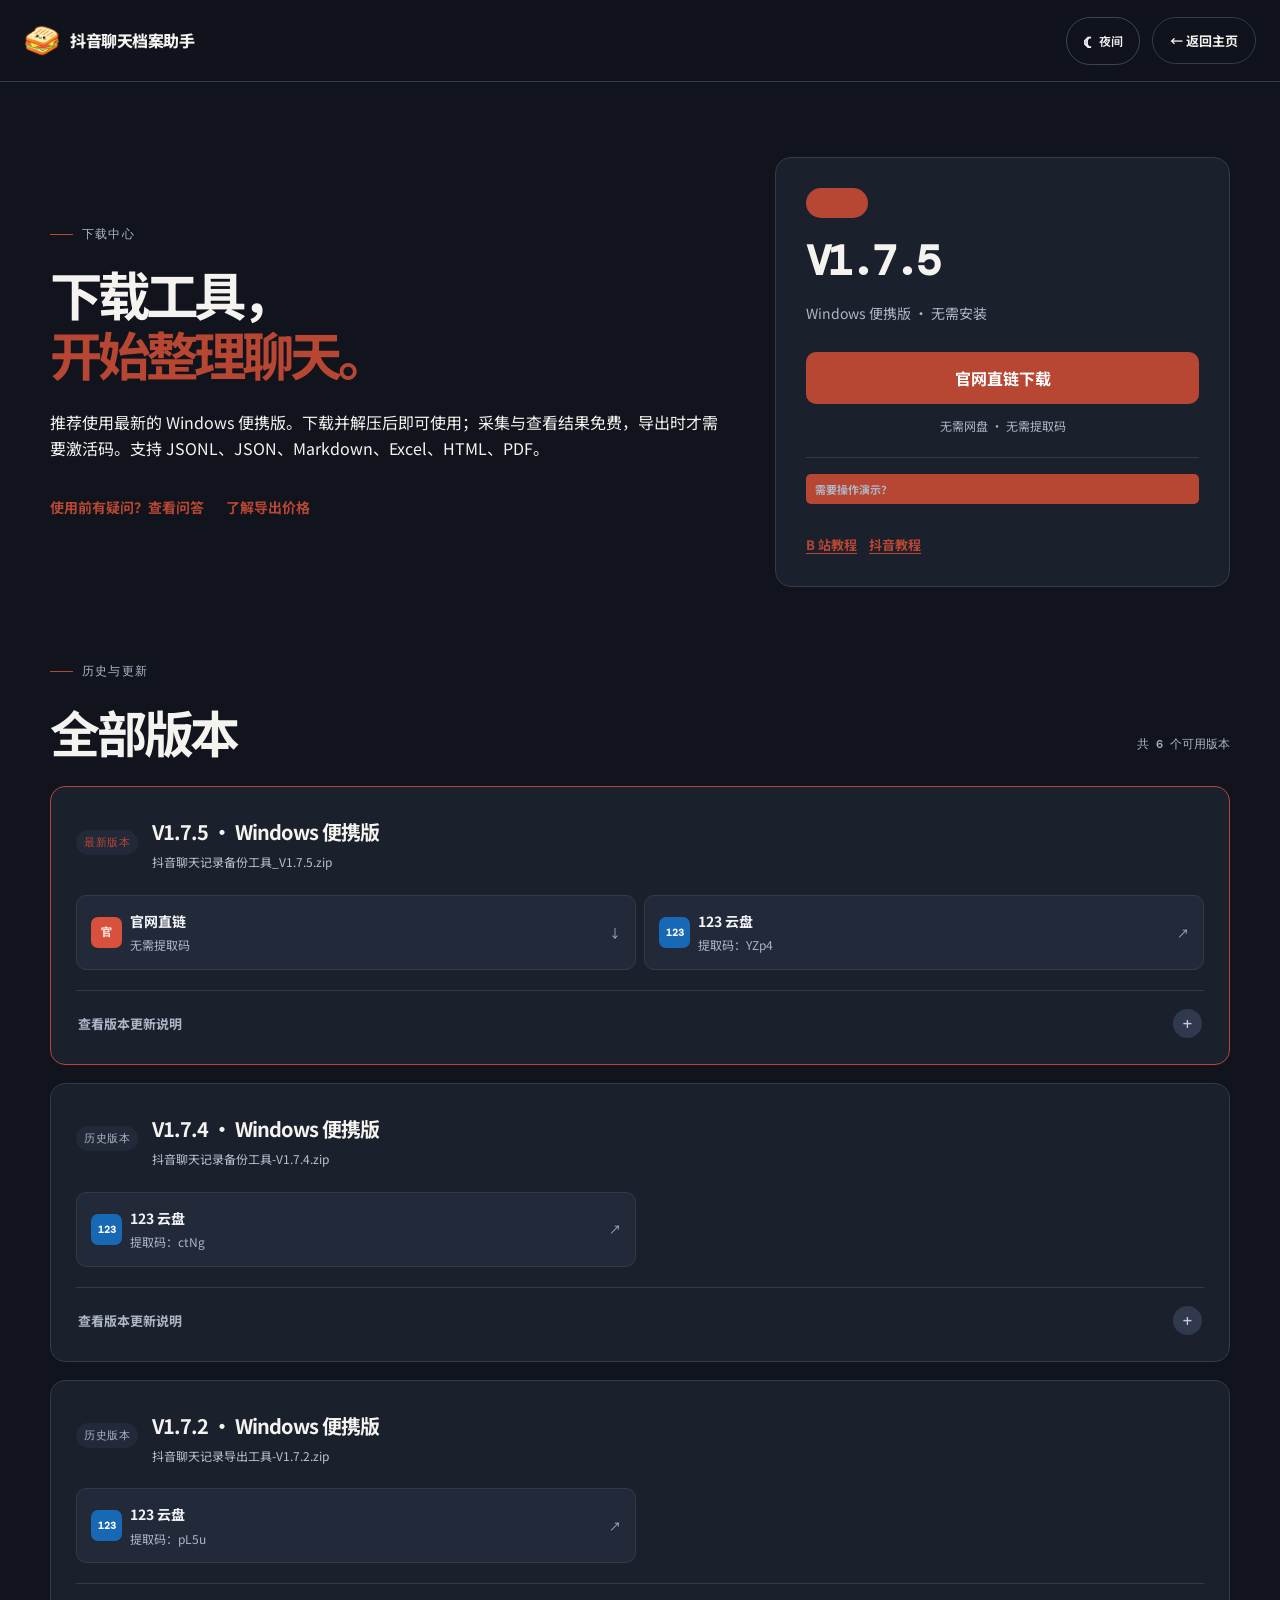
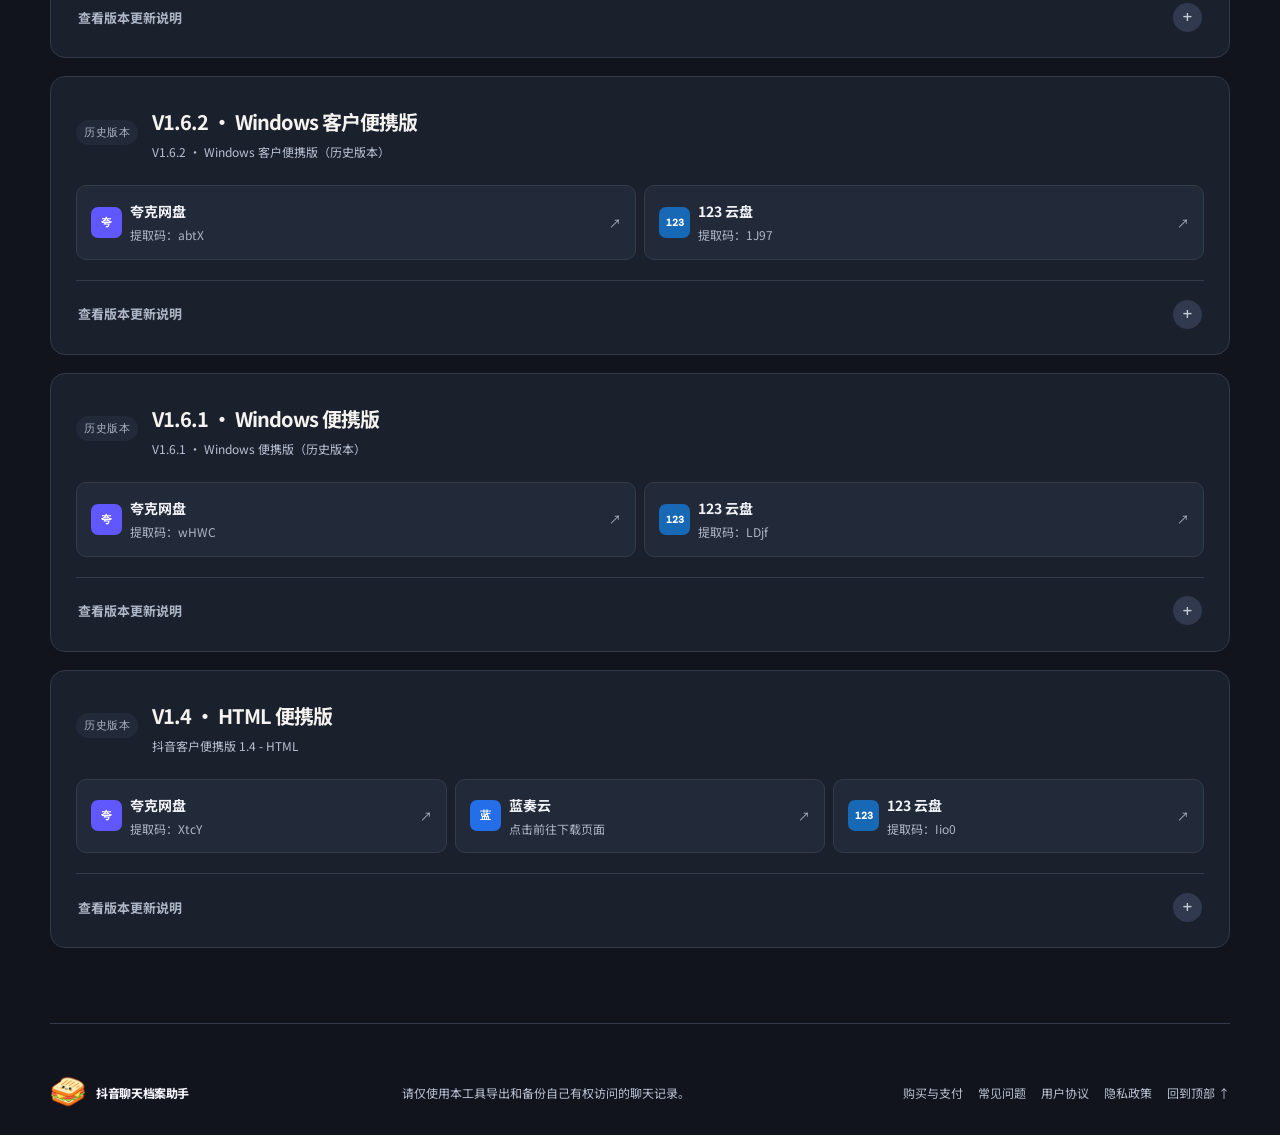
==== commit aef1f31e: "Add direct download for V1.7.5" ====
--- a/download/index.html
+++ b/download/index.html
@@ -23,7 +23,7 @@
   <main>
     <section class="download-hero section-shell">
       <div class="reveal"><p class="eyebrow"><span></span> 下载中心</p><h1>下载工具，<br /><em>开始整理聊天。</em></h1><p>推荐使用最新的 Windows 便携版。下载并解压后即可使用；采集与查看结果免费，导出时才需要激活码。支持 JSONL、JSON、Markdown、Excel、HTML、PDF。</p><div class="download-hero-links"><a href="../faq/">使用前有疑问？查看问答</a><a href="../payment/">了解导出价格</a></div></div>
-      <aside class="download-tip reveal"><span>当前推荐</span><strong>V1.7.5</strong><p>Windows 便携版 · 无需安装</p><a class="download-main-link" href="https://1838837775.share.123pan.cn/123pan/ZuNGTd-AVFs?pwd=YZp4#" target="_blank" rel="noopener noreferrer">下载最新版本</a><small>123 云盘 · 提取码 YZp4</small><div class="download-video-links"><span>需要操作演示？</span><a href="https://www.bilibili.com/video/BV1ZYgK6gENR/?vd_source=f8ed9005fff928badc1c0b86459f8bb6" target="_blank" rel="noopener noreferrer">B 站教程</a><a href="https://www.douyin.com/video/7673926574202293550" target="_blank" rel="noopener noreferrer">抖音教程</a></div></aside>
+      <aside class="download-tip reveal"><span>当前推荐</span><strong>V1.7.5</strong><p>Windows 便携版 · 无需安装</p><a class="download-main-link" href="https://download.panini-pigs.cn/%E6%8A%96%E9%9F%B3%E8%81%8A%E5%A4%A9%E8%AE%B0%E5%BD%95%E5%A4%87%E4%BB%BD%E5%B7%A5%E5%85%B7_V1.7.5.zip" target="_blank" rel="noopener noreferrer">官网直链下载</a><small>无需网盘 · 无需提取码</small><div class="download-video-links"><span>需要操作演示？</span><a href="https://www.bilibili.com/video/BV1ZYgK6gENR/?vd_source=f8ed9005fff928badc1c0b86459f8bb6" target="_blank" rel="noopener noreferrer">B 站教程</a><a href="https://www.douyin.com/video/7673926574202293550" target="_blank" rel="noopener noreferrer">抖音教程</a></div></aside>
     </section>
     <section class="version-center section-shell" aria-labelledby="version-title">
       <div class="version-center-heading reveal"><div><p class="eyebrow"><span></span> 历史与更新</p><h2 id="version-title">全部版本</h2></div><p>共 6 个可用版本</p></div>
@@ -31,6 +31,7 @@
         <article class="version-card version-current version-single reveal">
           <div class="version-heading"><span class="version-badge">最新版本</span><div><h3>V1.7.5 · Windows 便携版</h3><p>抖音聊天记录备份工具_V1.7.5.zip</p></div></div>
           <div class="download-links">
+            <a href="https://download.panini-pigs.cn/%E6%8A%96%E9%9F%B3%E8%81%8A%E5%A4%A9%E8%AE%B0%E5%BD%95%E5%A4%87%E4%BB%BD%E5%B7%A5%E5%85%B7_V1.7.5.zip" target="_blank" rel="noopener noreferrer"><span class="drive-icon direct-icon">官</span><span><b>官网直链</b><small>无需提取码</small></span><i>↓</i></a>
             <a href="https://1838837775.share.123pan.cn/123pan/ZuNGTd-AVFs?pwd=YZp4#" target="_blank" rel="noopener noreferrer"><span class="drive-icon pan123-icon">123</span><span><b>123 云盘</b><small>提取码：YZp4</small></span><i>↗</i></a>
           </div>
           <details class="release-notes"><summary><span>查看版本更新说明</span><i aria-hidden="true">+</i></summary><div><ul><li>修复私信视频音轨标记，已下载的旧视频也可通过补全历史视频自动修复。</li><li>恢复聊天查看器与 HTML 档案资源，并新增独立媒体修复工具。</li><li>优化导出进度与 PDF 媒体信息，导出结果统一为按会话归档的 ZIP。</li></ul></div></details>
--- a/download/download.css
+++ b/download/download.css
@@ -6,4 +6,4 @@
 html[data-theme="dark"] .download-tip p{color:#c4ccdc}
 .version-previous .download-links{grid-template-columns:repeat(2,1fr)}@media(max-width:800px){.version-previous .download-links{grid-template-columns:1fr}}
 
-.version-single .download-links{grid-template-columns:1fr}
+.direct-icon{background:#d8513c}.version-single .download-links{grid-template-columns:repeat(2,1fr)}@media(max-width:800px){.version-single .download-links{grid-template-columns:1fr}}
